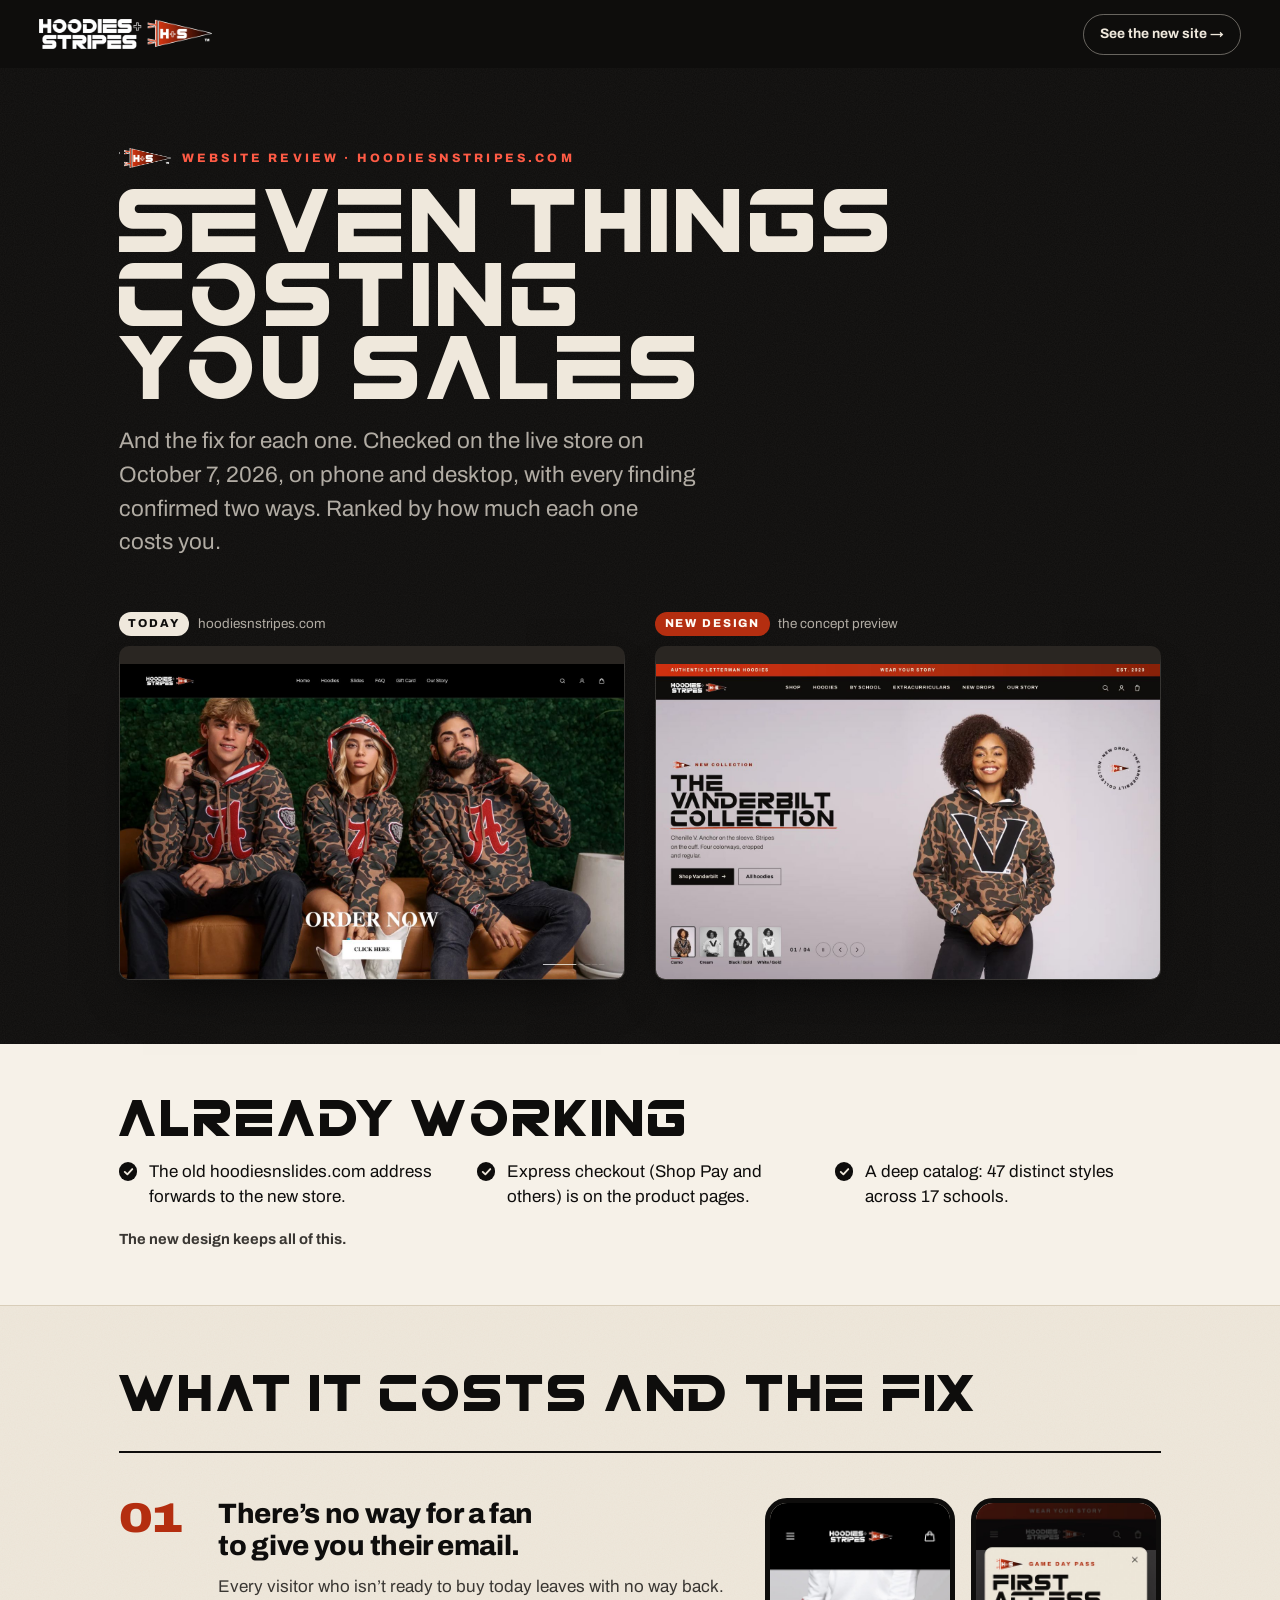
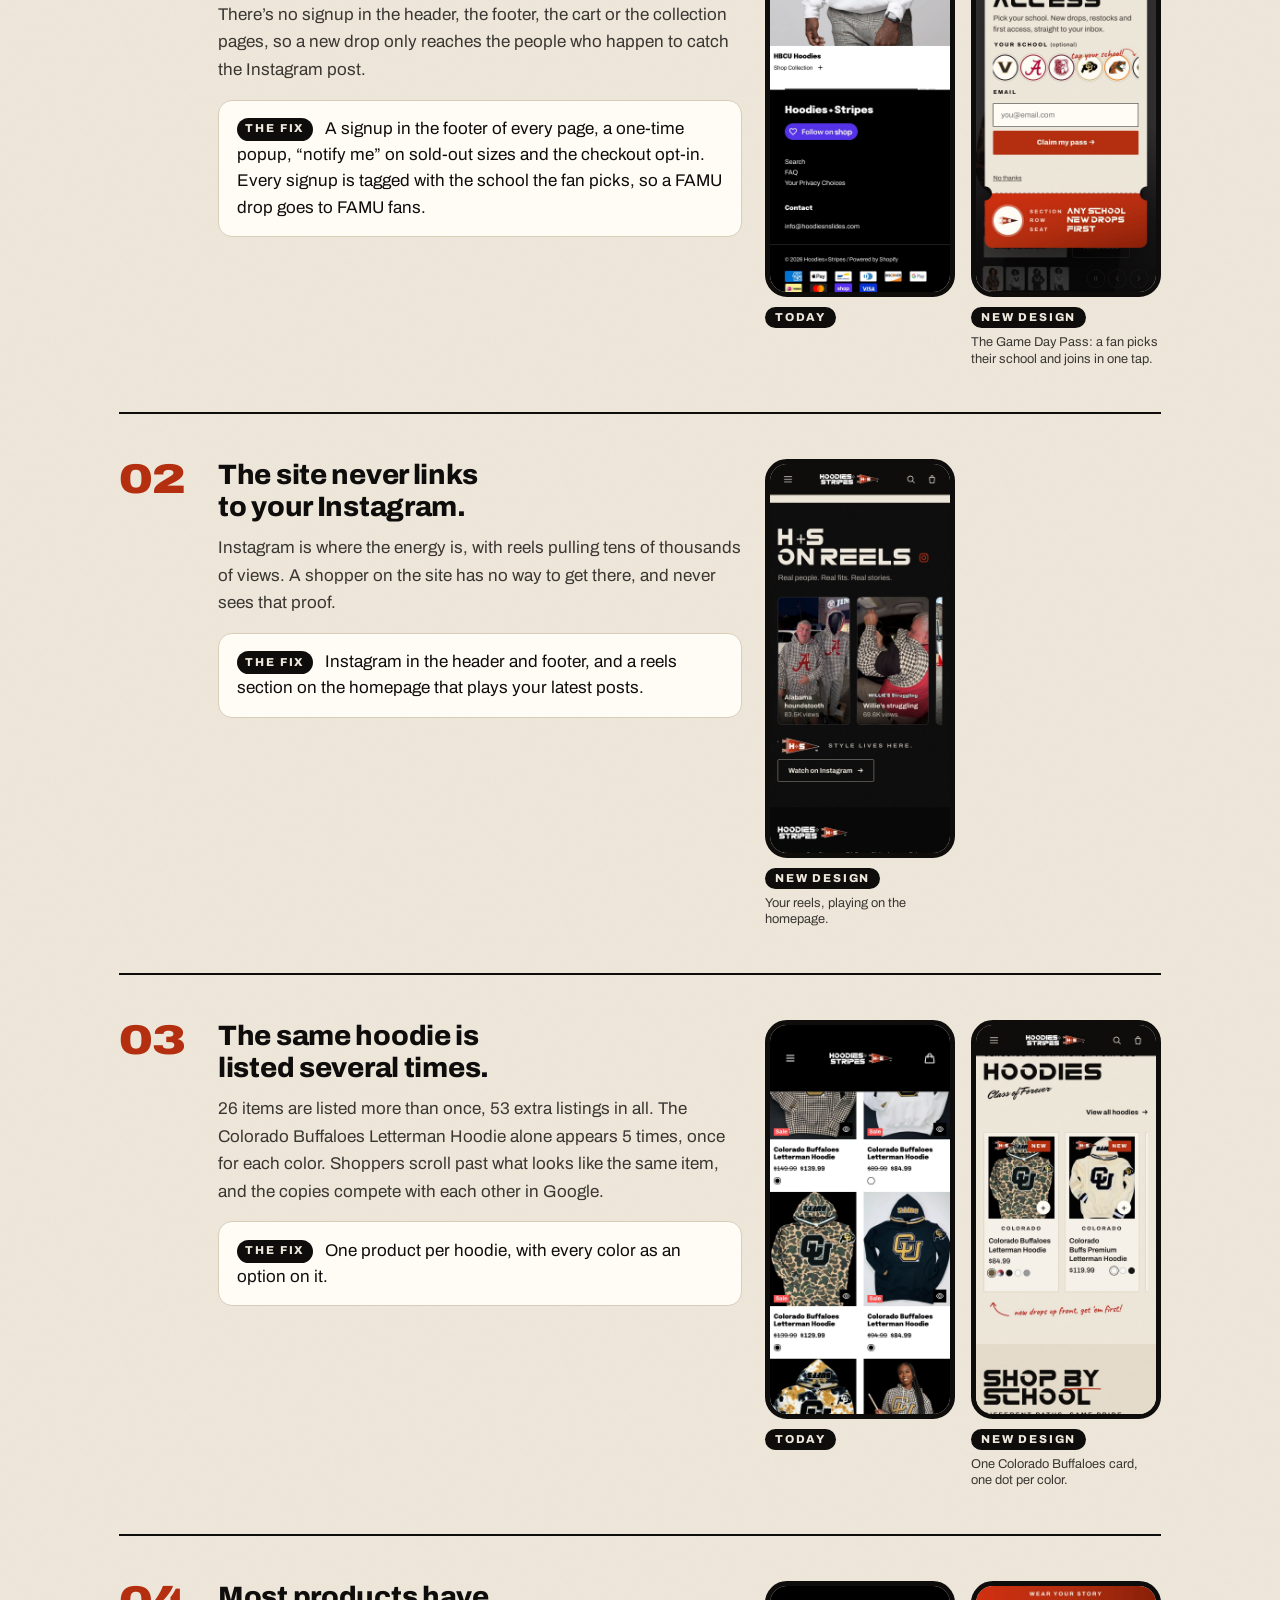
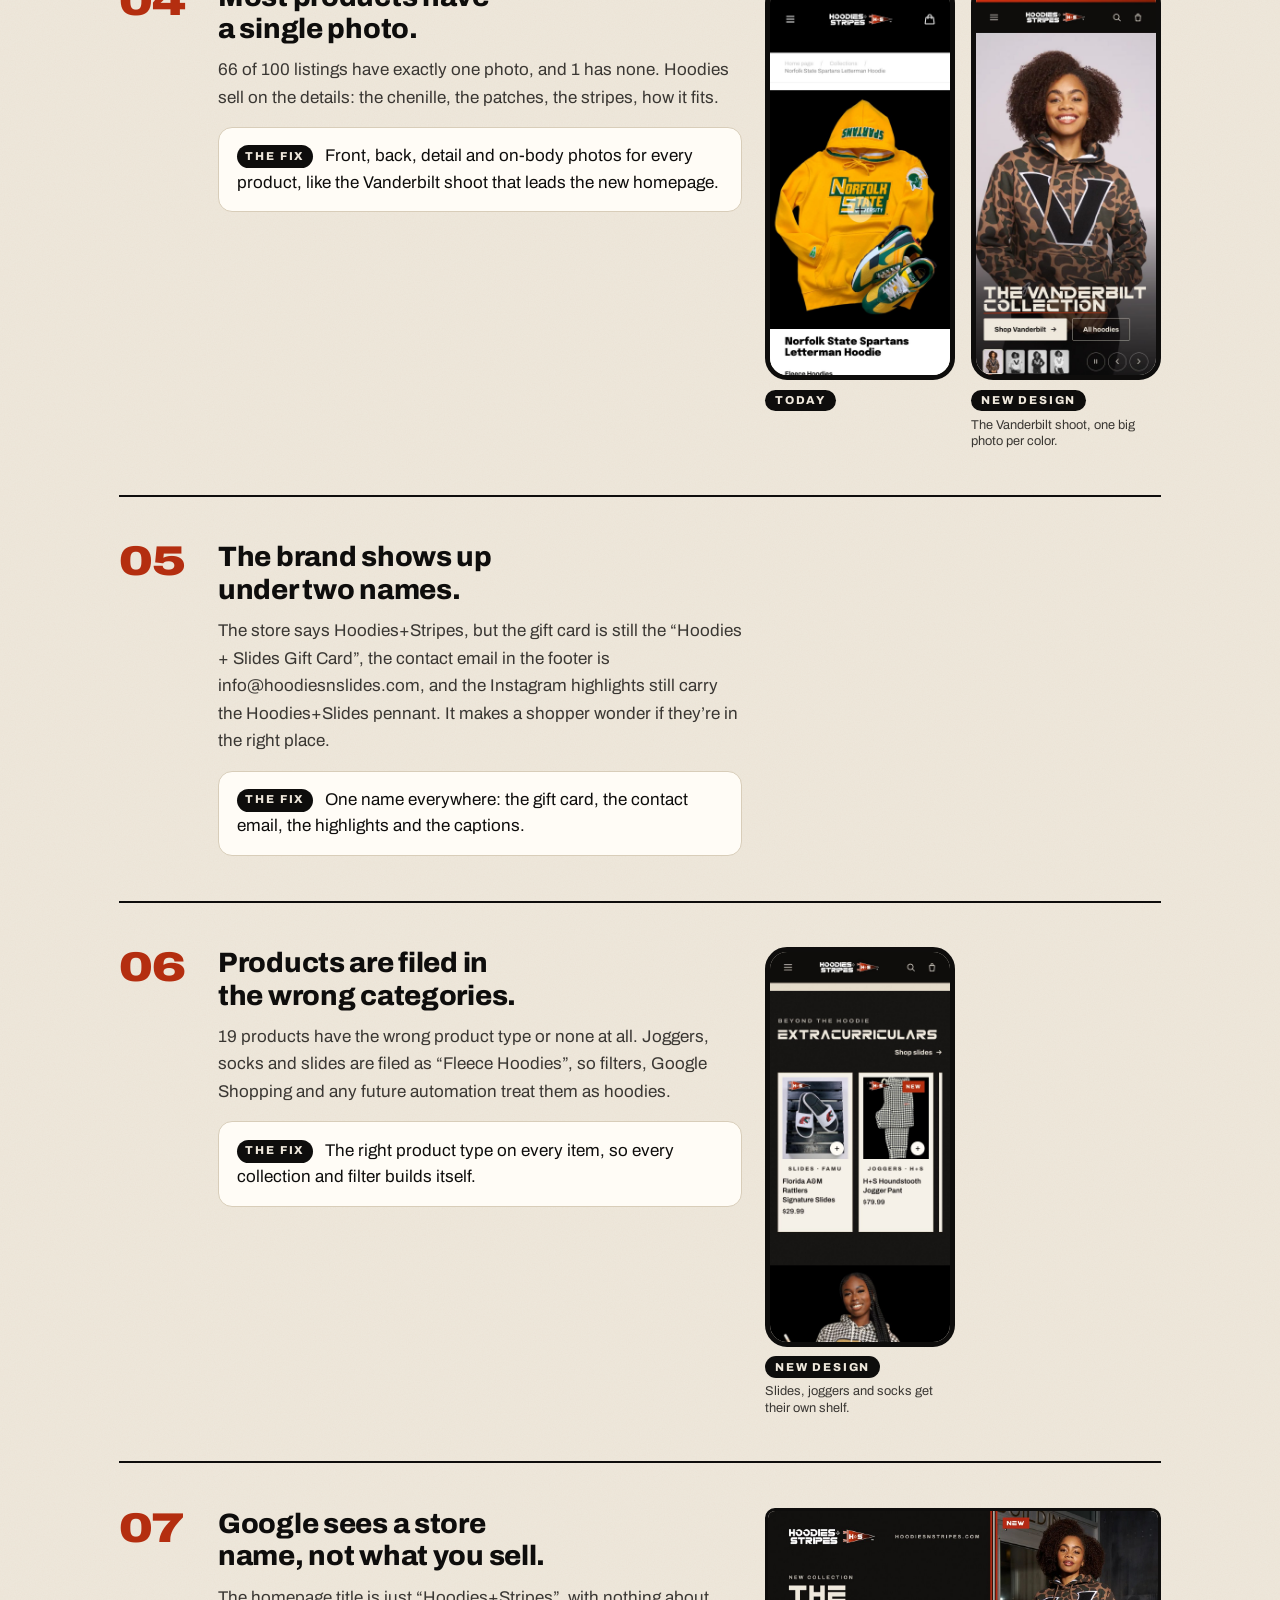
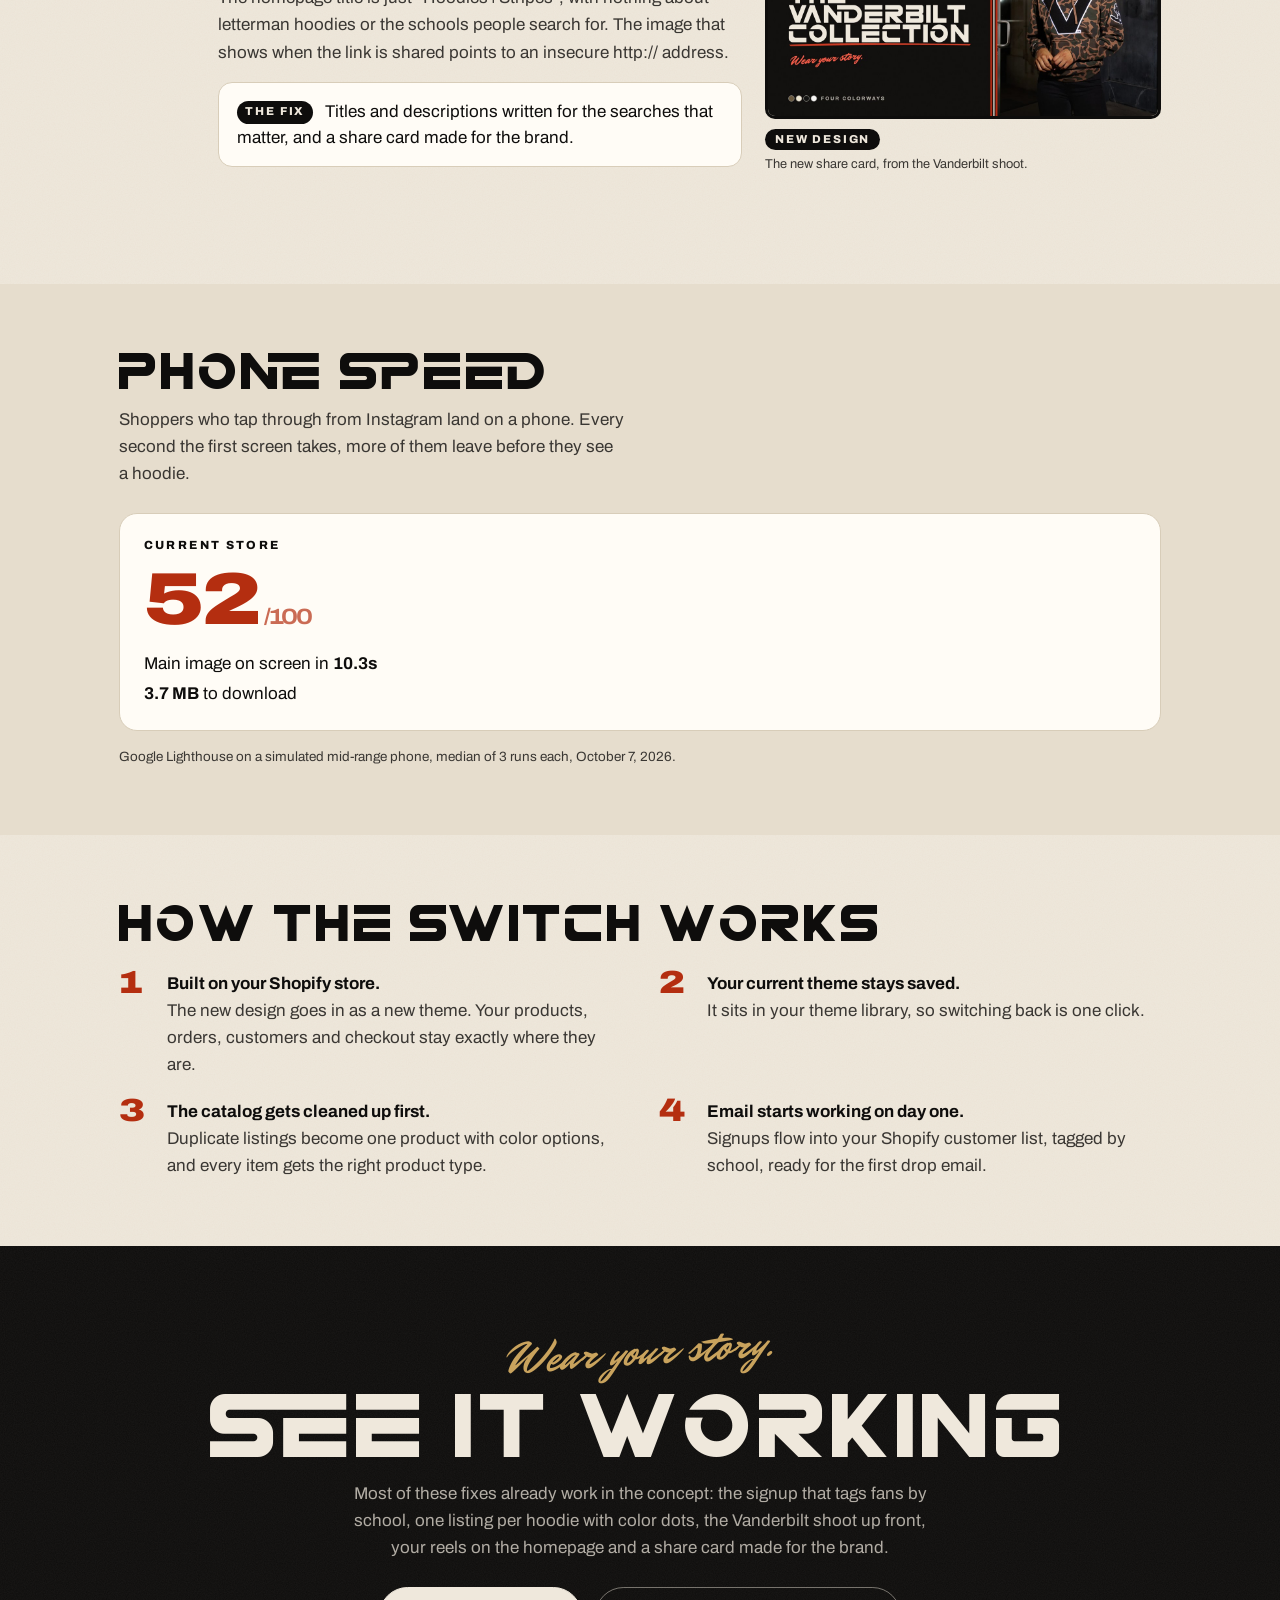
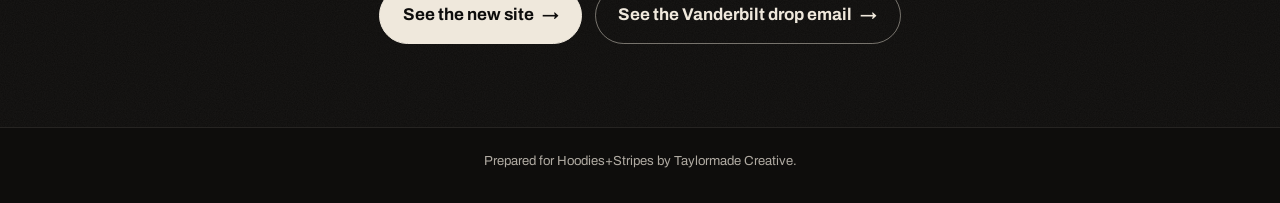
==== audit/index.html @ 29c869cf "Website review Co-Authored-By: Claude Opus 5.5 <noreply@anthropic.com>" ====
<!doctype html>
<html lang="en">
<head>
  <meta charset="utf-8">
  <meta name="viewport" content="width=device-width, initial-scale=1, viewport-fit=cover">
  <meta name="robots" content="noindex, nofollow">
  <title>Website Review | Hoodies+Stripes</title>
  <meta name="description" content="A review of hoodiesnstripes.com: what each issue costs in sales, the fix for each, and how the new design handles it.">
  <link rel="preconnect" href="https://fonts.googleapis.com">
  <link rel="preconnect" href="https://fonts.gstatic.com" crossorigin>
  <link rel="stylesheet" href="https://fonts.googleapis.com/css2?family=Archivo:wdth,wght@62..125,300..900&family=Mr+Dafoe&display=swap">
  <link rel="preload" href="../fonts/nd-logos.woff" as="font" type="font/woff" crossorigin>
  <link rel="stylesheet" href="../css/tokens.css">
  <link rel="stylesheet" href="../css/base.css">
  <link rel="stylesheet" href="../css/audit.css">
</head>
<body>
  <a class="skip" href="#findings-title">Skip to the findings</a>
  <header class="rv-top">
    <a class="rv-top__logo" href="../" aria-label="See the new Hoodies+Stripes design"><img src="../img/brand/hs-logo-white.webp" alt="Hoodies+Stripes" width="900" height="156"></a>
    <a class="rv-top__cta" href="../">See the new site <span aria-hidden="true">→</span></a>
  </header>

  <main>
    <section class="rv-hero" aria-labelledby="rv-title">
      <div class="rv-wrap">
        <p class="rv-eyebrow"><img src="../img/brand/hs-pennant.webp" alt="" width="400" height="152">Website review · hoodiesnstripes.com</p>
        <h1 id="rv-title" class="rv-display"><!-- build:count -->seven<!-- /build:count --> things costing you sales</h1>
        <p class="rv-lede">And the fix for each one. Checked on the live store on <!-- build:checked -->October 7, 2026<!-- /build:checked -->, on phone and desktop, with every finding confirmed two ways. Ranked by how much each one costs you.</p>
        <div class="rv-compare">
          <figure class="rv-browser">
            <figcaption><b>Today</b> hoodiesnstripes.com</figcaption>
            <img src="../img/audit/live-desk.jpg" alt="The current hoodiesnstripes.com homepage on a desktop" width="1440" height="900">
          </figure>
          <figure class="rv-browser rv-browser--new">
            <figcaption><b>New design</b> the concept preview</figcaption>
            <img src="../img/audit/concept-desk.jpg" alt="The new Hoodies+Stripes design: the Vanderbilt collection leads the homepage with all four colorways" width="1440" height="900">
          </figure>
        </div>
      </div>
    </section>

    <section class="rv-working" aria-labelledby="working-title">
      <div class="rv-wrap">
        <h2 id="working-title" class="rv-display rv-display--s">Already working</h2>
        <ul>
          <!-- build:working -->
<li>The old hoodiesnslides.com address forwards to the new store.</li>
<li>Express checkout (Shop Pay and others) is on the product pages.</li>
<li>A deep catalog: 47 distinct styles across 17 schools.</li>
<!-- /build:working -->
        </ul>
        <p class="rv-working__note">The new design keeps all of this.</p>
      </div>
    </section>

    <section class="rv-findings" aria-labelledby="findings-title">
      <div class="rv-wrap">
        <h2 id="findings-title" class="rv-display rv-display--s">What it costs and the fix</h2>
        <!-- build:findings -->
<article class="finding" data-evidence="no-email-capture">
  <p class="finding__n" aria-hidden="true">01</p>
  <div class="finding__body">
    <h3>There’s no way for a fan to give you their email.</h3>
    <p class="finding__cost">Every visitor who isn’t ready to buy today leaves with no way back. There’s no signup in the header, the footer, the cart or the collection pages, so a new drop only reaches the people who happen to catch the Instagram post.</p>
    <p class="finding__fix"><b>The fix</b> A signup in the footer of every page, a one-time popup, “notify me” on sold-out sizes and the checkout opt-in. Every signup is tagged with the school the fan picks, so a FAMU drop goes to FAMU fans.</p>
  </div>
  <div class="finding__pair"><figure class="shot shot--today"><img src="../img/audit/live-footer.jpg" alt="Screenshot of the live store on a phone: There’s no way for a fan to give you their email." width="780" height="1688" loading="lazy" decoding="async"><figcaption><b>Today</b></figcaption></figure><figure class="shot shot--new"><img src="../img/audit/concept-signup.jpg" alt="The new design: The Game Day Pass: a fan picks their school and joins in one tap." width="780" height="1688" loading="lazy" decoding="async"><figcaption><b>New design</b> The Game Day Pass: a fan picks their school and joins in one tap.</figcaption></figure></div>
</article>
<article class="finding" data-evidence="no-instagram-link">
  <p class="finding__n" aria-hidden="true">02</p>
  <div class="finding__body">
    <h3>The site never links to your Instagram.</h3>
    <p class="finding__cost">Instagram is where the energy is, with reels pulling tens of thousands of views. A shopper on the site has no way to get there, and never sees that proof.</p>
    <p class="finding__fix"><b>The fix</b> Instagram in the header and footer, and a reels section on the homepage that plays your latest posts.</p>
  </div>
  <div class="finding__pair"><figure class="shot shot--new"><img src="../img/audit/concept-reels.jpg" alt="The new design: Your reels, playing on the homepage." width="780" height="1688" loading="lazy" decoding="async"><figcaption><b>New design</b> Your reels, playing on the homepage.</figcaption></figure></div>
</article>
<article class="finding" data-evidence="duplicate-listings">
  <p class="finding__n" aria-hidden="true">03</p>
  <div class="finding__body">
    <h3>The same hoodie is listed several times.</h3>
    <p class="finding__cost">26 items are listed more than once, 53 extra listings in all. The Colorado Buffaloes Letterman Hoodie alone appears 5 times, once for each color. Shoppers scroll past what looks like the same item, and the copies compete with each other in Google.</p>
    <p class="finding__fix"><b>The fix</b> One product per hoodie, with every color as an option on it.</p>
  </div>
  <div class="finding__pair"><figure class="shot shot--today"><img src="../img/audit/dup-search.jpg" alt="Screenshot of the live store on a phone: The same hoodie is listed several times." width="780" height="1688" loading="lazy" decoding="async"><figcaption><b>Today</b></figcaption></figure><figure class="shot shot--new"><img src="../img/audit/concept-dots.jpg" alt="The new design: One Colorado Buffaloes card, one dot per color." width="780" height="1688" loading="lazy" decoding="async"><figcaption><b>New design</b> One Colorado Buffaloes card, one dot per color.</figcaption></figure></div>
</article>
<article class="finding" data-evidence="thin-photos">
  <p class="finding__n" aria-hidden="true">04</p>
  <div class="finding__body">
    <h3>Most products have a single photo.</h3>
    <p class="finding__cost">66 of 100 listings have exactly one photo, and 1 has none. Hoodies sell on the details: the chenille, the patches, the stripes, how it fits.</p>
    <p class="finding__fix"><b>The fix</b> Front, back, detail and on-body photos for every product, like the Vanderbilt shoot that leads the new homepage.</p>
  </div>
  <div class="finding__pair"><figure class="shot shot--today"><img src="../img/audit/thin-photos.jpg" alt="Screenshot of the live store on a phone: Most products have a single photo." width="780" height="1688" loading="lazy" decoding="async"><figcaption><b>Today</b></figcaption></figure><figure class="shot shot--new"><img src="../img/audit/concept-home.jpg" alt="The new design: The Vanderbilt shoot, one big photo per color." width="780" height="1688" loading="lazy" decoding="async"><figcaption><b>New design</b> The Vanderbilt shoot, one big photo per color.</figcaption></figure></div>
</article>
<article class="finding finding--text" data-evidence="brand-name-split">
  <p class="finding__n" aria-hidden="true">05</p>
  <div class="finding__body">
    <h3>The brand shows up under two names.</h3>
    <p class="finding__cost">The store says Hoodies+Stripes, but the gift card is still the “Hoodies + Slides Gift Card”, the contact email in the footer is info@hoodiesnslides.com, and the Instagram highlights still carry the Hoodies+Slides pennant. It makes a shopper wonder if they’re in the right place.</p>
    <p class="finding__fix"><b>The fix</b> One name everywhere: the gift card, the contact email, the highlights and the captions.</p>
  </div>
  
</article>
<article class="finding" data-evidence="mistyped-products">
  <p class="finding__n" aria-hidden="true">06</p>
  <div class="finding__body">
    <h3>Products are filed in the wrong categories.</h3>
    <p class="finding__cost">19 products have the wrong product type or none at all. Joggers, socks and slides are filed as “Fleece Hoodies”, so filters, Google Shopping and any future automation treat them as hoodies.</p>
    <p class="finding__fix"><b>The fix</b> The right product type on every item, so every collection and filter builds itself.</p>
  </div>
  <div class="finding__pair"><figure class="shot shot--new"><img src="../img/audit/concept-extras.jpg" alt="The new design: Slides, joggers and socks get their own shelf." width="780" height="1688" loading="lazy" decoding="async"><figcaption><b>New design</b> Slides, joggers and socks get their own shelf.</figcaption></figure></div>
</article>
<article class="finding" data-evidence="search-basics">
  <p class="finding__n" aria-hidden="true">07</p>
  <div class="finding__body">
    <h3>Google sees a store name, not what you sell.</h3>
    <p class="finding__cost">The homepage title is just “Hoodies+Stripes”, with nothing about letterman hoodies or the schools people search for. The image that shows when the link is shared points to an insecure http:// address.</p>
    <p class="finding__fix"><b>The fix</b> Titles and descriptions written for the searches that matter, and a share card made for the brand.</p>
  </div>
  <div class="finding__pair"><figure class="shot shot--new shot--wide"><img src="../img/audit/concept-share.jpg" alt="The new design: The new share card, from the Vanderbilt shoot." width="1200" height="630" loading="lazy" decoding="async"><figcaption><b>New design</b> The new share card, from the Vanderbilt shoot.</figcaption></figure></div>
</article>
<!-- /build:findings -->
      </div>
    </section>

    <section class="rv-speed" aria-labelledby="speed-title">
      <div class="rv-wrap">
        <h2 id="speed-title" class="rv-display rv-display--s">Phone speed</h2>
        <p class="rv-speed__lede">Shoppers who tap through from Instagram land on a phone. Every second the first screen takes, more of them leave before they see a hoodie.</p>
        <!-- build:speed -->
<div class="speed"><div class="speed__col speed__col--live"><p class="speed__label">Current store</p><p class="speed__score">52<small>/100</small></p>
  <ul><li>Main image on screen in <b>10.3s</b></li><li><b>3.7 MB</b> to download</li></ul></div></div>
<p class="speed__note">Google Lighthouse on a simulated mid-range phone, median of 3 runs each, October 7, 2026.</p>
<!-- /build:speed -->
      </div>
    </section>

    <section class="rv-switch" aria-labelledby="switch-title">
      <div class="rv-wrap">
        <h2 id="switch-title" class="rv-display rv-display--s">How the switch works</h2>
        <ol class="rv-steps">
          <li><b>Built on your Shopify store.</b> The new design goes in as a new theme. Your products, orders, customers and checkout stay exactly where they are.</li>
          <li><b>Your current theme stays saved.</b> It sits in your theme library, so switching back is one click.</li>
          <li><b>The catalog gets cleaned up first.</b> Duplicate listings become one product with color options, and every item gets the right product type.</li>
          <li><b>Email starts working on day one.</b> Signups flow into your Shopify customer list, tagged by school, ready for the first drop email.</li>
        </ol>
      </div>
    </section>

    <section class="rv-close" aria-labelledby="close-title">
      <div class="rv-wrap">
        <p class="rv-script" aria-hidden="true">Wear your story.</p>
        <h2 id="close-title" class="rv-display">See it working</h2>
        <p>Most of these fixes already work in the concept: the signup that tags fans by school, one listing per hoodie with color dots, the Vanderbilt shoot up front, your reels on the homepage and a share card made for the brand.</p>
        <p class="rv-print-only rv-close__url">See it live: <a href="https://taylormadecreative.github.io/hoodiesnstripes-preview/">taylormadecreative.github.io/hoodiesnstripes-preview</a></p>
        <div class="rv-close__ctas">
          <a class="rv-btn rv-btn--solid" href="../">See the new site <span aria-hidden="true">→</span></a>
          <a class="rv-btn" href="../emails/vanderbilt-drop.html">See the Vanderbilt drop email <span aria-hidden="true">→</span></a>
        </div>
      </div>
    </section>
  </main>

  <footer class="rv-foot">
    <p>Prepared for Hoodies+Stripes by Taylormade Creative.</p>
  </footer>
</body>
</html>
---- css/tokens.css ----
/* ND Logos by AimCreative = the face of the Hoodies+Stripes logo (identified 10/6).
   Demo file from dafont, used by Nelson's call (10/6). The demo has A-Z, a-z, 0-9 but
   almost no punctuation, so . + ' and friends fall back to Archivo. */
@font-face { font-family: "ND Logos"; src: url("../fonts/nd-logos.woff") format("woff"); font-display: swap; }

:root {
  --ink: #0e0d0c;
  --ink-2: #3a3733;
  --night: #121110;
  --cream: #efe8dc;
  --cream-2: #e6ddcd;
  --card: #f6f1e8;
  --paper: var(--cream);
  --paper-2: var(--cream-2);
  --white: #fffcf6;
  --line: rgba(14, 13, 12, 0.12);
  --line-2: #d8cdb9;
  --hs-red: #b42e10;  /* sampled from the logo pennant (average of its sweep) */
  --hs-red-deep: #8a2008;
  --vandy-gold: #c9a35d; /* Vanderbilt campaign only, never the site theme */
  --on-dark: #efe8dc;
  --on-dark-2: rgba(239, 232, 220, 0.72);
  --pen: #b8231a;      /* red ink: yearbook notes on cream (4.7:1 on the darker cream) */
  --gel: #ff5b45;      /* brighter red ink: yearbook notes on dark */

  /* school theme: set per school on the tile / shop results only */
  --school-primary: var(--ink);
  --school-secondary: var(--hs-red);
  --school-on-primary: var(--white);
  --school-on-secondary: var(--white);

  --font: "Archivo", ui-sans-serif, system-ui, -apple-system, "Segoe UI", sans-serif;
  --brand: "ND Logos", "Archivo", ui-sans-serif, sans-serif; /* the H+S logo face: big headings only */
  --script: "Mr Dafoe", "Brush Script MT", cursive;
  --hand: "Caveat", "Bradley Hand", cursive;

  --step--1: clamp(0.8rem, 0.78rem + 0.1vw, 0.875rem);
  --step-0: clamp(1rem, 0.96rem + 0.2vw, 1.0625rem);
  --step-1: clamp(1.15rem, 1.05rem + 0.5vw, 1.4rem);
  --step-2: clamp(1.6rem, 1.3rem + 1.4vw, 2.4rem);
  --step-3: clamp(2.6rem, 1.8rem + 3.6vw, 5.4rem);
  --step-4: clamp(3.6rem, 2rem + 6vw, 7.8rem);

  --space-2xs: 0.375rem;
  --space-xs: 0.625rem;
  --space-s: 1rem;
  --space-m: 1.5rem;
  --space-l: 2.5rem;
  --space-xl: clamp(3.5rem, 2.5rem + 4vw, 6rem);

  --radius: 999px;
  --ease-out: cubic-bezier(0.22, 1, 0.36, 1);
  --gutter: clamp(1rem, 0.5rem + 2.4vw, 3rem);
  --max: 1360px;
  --grain: url("data:image/svg+xml,%3Csvg xmlns='http://www.w3.org/2000/svg' width='220' height='220'%3E%3Cfilter id='n'%3E%3CfeTurbulence type='fractalNoise' baseFrequency='.85' numOctaves='3' stitchTiles='stitch'/%3E%3CfeColorMatrix values='0 0 0 0 .35 0 0 0 0 .28 0 0 0 0 .18 0 0 0 .06 0'/%3E%3C/filter%3E%3Crect width='100%25' height='100%25' filter='url(%23n)'/%3E%3C/svg%3E");
  --grain-dark: url("data:image/svg+xml,%3Csvg xmlns='http://www.w3.org/2000/svg' width='220' height='220'%3E%3Cfilter id='n'%3E%3CfeTurbulence type='fractalNoise' baseFrequency='.9' numOctaves='3' stitchTiles='stitch'/%3E%3CfeColorMatrix values='0 0 0 0 1 0 0 0 0 .95 0 0 0 0 .9 0 0 0 .045 0'/%3E%3C/filter%3E%3Crect width='100%25' height='100%25' filter='url(%23n)'/%3E%3C/svg%3E");
}
---- css/base.css ----
*, *::before, *::after { box-sizing: border-box; }
html, body { overflow-x: clip; }
html { -webkit-text-size-adjust: 100%; }
@media (prefers-reduced-motion: reduce) { *, *::before, *::after { animation-duration: 0.01ms !important; transition-duration: 0.01ms !important; } }
body { margin: 0; background: var(--cream); color: var(--ink); font-family: var(--font); font-size: var(--step-0); line-height: 1.55; font-variation-settings: "wdth" 100; -webkit-font-smoothing: antialiased; }
img, video { display: block; max-width: 100%; height: auto; }
a { color: inherit; }
h1, h2, h3, p, figure, ul { margin: 0; }
h1, h2, h3 { line-height: 0.95; font-weight: 900; text-wrap: balance; }
p { text-wrap: pretty; }
button, input, select { font: inherit; }
:focus-visible { outline: 3px solid var(--hs-red); outline-offset: 3px; }
.visually-hidden { position: absolute !important; width: 1px; height: 1px; overflow: hidden; clip: rect(0 0 0 0); white-space: nowrap; }
.skip { position: absolute; left: var(--gutter); top: -4rem; z-index: 100; background: var(--ink); color: var(--cream); padding: var(--space-xs) var(--space-s); }
.skip:focus { top: var(--space-s); }
---- css/audit.css ----
/* Website review: the concept's look (ND Logos headings, Archivo text, cream + ink + pennant red) */
@font-face { font-family: "ND Logos"; src: url("../fonts/nd-logos.woff") format("woff"); font-display: swap; }

body { background: var(--cream) var(--grain); }
.rv-wrap { max-width: 1120px; margin-inline: auto; padding-inline: var(--gutter); }
.rv-display { font-family: var(--brand); font-weight: 400; font-synthesis: none; text-transform: uppercase; line-height: 1.04; letter-spacing: 0; word-spacing: .12em; font-size: clamp(2.1rem, 1rem + 4.6vw, 4.4rem); text-wrap: balance; }
.rv-display--s { font-size: clamp(1.5rem, .95rem + 2.3vw, 2.5rem); }

/* top bar */
.rv-top { display: flex; align-items: center; justify-content: space-between; gap: 1rem; padding: .85rem var(--gutter); background: var(--ink); color: var(--on-dark); }
.rv-top__logo img { width: auto; height: 30px; }
.rv-top__cta { padding: .55rem 1rem; border: 1px solid rgba(239, 232, 220, .4); border-radius: var(--radius); font-size: .86rem; font-weight: 700; text-decoration: none; white-space: nowrap; }
.rv-top__cta:hover { background: var(--on-dark); color: var(--ink); }

/* hero: the claim, then today next to the new design */
.rv-hero { padding-block: clamp(2.6rem, 1.8rem + 4vw, 5rem) clamp(2.4rem, 1.6rem + 3vw, 4.2rem); background: var(--ink) var(--grain-dark); color: var(--on-dark); }
.rv-eyebrow { display: flex; align-items: center; gap: .7rem; margin-bottom: 1.1rem; font-size: .76rem; font-weight: 800; letter-spacing: .26em; text-transform: uppercase; color: var(--gel); }
.rv-eyebrow img { width: 52px; height: auto; }
.rv-hero h1 { max-width: 15ch; }
.rv-lede { max-width: 46ch; margin-top: 1.2rem; font-size: var(--step-1); line-height: 1.5; color: var(--on-dark-2); }
.rv-compare { display: grid; gap: clamp(1rem, .6rem + 1.6vw, 2rem); margin-top: clamp(2rem, 1.4rem + 2.4vw, 3.4rem); }
@media (min-width: 760px) { .rv-compare { grid-template-columns: 1fr 1fr; } }
.rv-browser { margin: 0; }
.rv-browser figcaption, .shot figcaption { display: flex; align-items: center; gap: .55rem; margin-bottom: .6rem; font-size: .84rem; color: var(--on-dark-2); }
.rv-browser figcaption b, .shot figcaption b { padding: .2rem .6rem; border-radius: var(--radius); background: var(--on-dark); color: var(--ink); font-size: .72rem; font-weight: 800; letter-spacing: .16em; text-transform: uppercase; white-space: nowrap; }
.rv-browser--new figcaption b, .shot--new figcaption b { background: var(--hs-red); color: var(--white); }
.rv-browser img { width: 100%; border: 1px solid rgba(239, 232, 220, .16); border-top: 18px solid #2a2622; border-radius: 10px; box-shadow: 0 24px 50px -24px rgba(0, 0, 0, .7); }

/* already working */
.rv-working { padding-block: clamp(2.2rem, 1.6rem + 2.4vw, 3.4rem); background: var(--card); border-bottom: 1px solid var(--line-2); }
.rv-working ul { display: grid; gap: .8rem 2rem; margin: 1.2rem 0 0; padding: 0; list-style: none; }
@media (min-width: 860px) { .rv-working ul { grid-template-columns: repeat(3, 1fr); } }
.rv-working li { position: relative; padding-left: 1.9rem; line-height: 1.5; }
.rv-working li::before { content: ""; position: absolute; left: 0; top: .2rem; width: 1.15rem; height: 1.15rem; border-radius: 50%; background: var(--ink) url("data:image/svg+xml,%3Csvg xmlns='http://www.w3.org/2000/svg' viewBox='0 0 16 16'%3E%3Cpath d='M4 8.4 6.8 11 12 5.4' fill='none' stroke='%23efe8dc' stroke-width='2' stroke-linecap='round' stroke-linejoin='round'/%3E%3C/svg%3E") center / 80% no-repeat; }
.rv-working__note { margin-top: 1.1rem; font-size: .92rem; font-weight: 700; color: var(--ink-2); }

/* findings */
.rv-findings { padding-block: clamp(2.6rem, 1.8rem + 3vw, 4.4rem); }
.rv-findings h2 { margin-bottom: clamp(1.4rem, 1rem + 1.6vw, 2.4rem); }
.finding { display: grid; grid-template-columns: 3.4rem minmax(0, 1fr); gap: 1.2rem 1.2rem; padding-block: clamp(1.8rem, 1.3rem + 2vw, 2.8rem); border-top: 2px solid var(--ink); }
.finding__n { font-family: var(--font); font-weight: 900; font-variation-settings: "wdth" 125; font-size: 2rem; line-height: 1; letter-spacing: -.02em; color: var(--hs-red); }
.finding h3 { max-width: 26ch; margin-bottom: .7rem; font-size: clamp(1.3rem, 1.05rem + 1vw, 1.75rem); font-weight: 800; line-height: 1.15; letter-spacing: -.01em; }
.finding__cost { max-width: 60ch; color: var(--ink-2); line-height: 1.62; }
.finding__fix { max-width: 60ch; margin-top: 1rem; padding: .95rem 1.1rem; border-radius: 14px; background: var(--white); border: 1px solid var(--line-2); line-height: 1.55; }
.finding__fix b { display: inline-block; margin-right: .5rem; padding: .16rem .55rem; border-radius: var(--radius); background: var(--ink); color: var(--on-dark); font-size: .72rem; font-weight: 800; letter-spacing: .16em; text-transform: uppercase; vertical-align: .12em; }
.finding__pair { grid-column: 1 / -1; display: grid; grid-template-columns: repeat(2, minmax(0, 190px)); gap: 1rem; justify-content: start; }
.shot { margin: 0; }
.shot figcaption { margin: .6rem 0 0; color: var(--ink-2); font-size: .8rem; line-height: 1.3; align-items: flex-start; flex-direction: column; gap: .35rem; }
.shot figcaption b { background: var(--ink); color: var(--on-dark); }
.shot img { width: 100%; border: 5px solid var(--ink); border-radius: 22px; background: var(--ink); }
.shot--wide { grid-column: span 2; }
.shot--wide img { border-width: 3px; border-radius: 10px; }
@media (min-width: 960px) {
  .finding { grid-template-columns: 5rem minmax(0, 1fr) 400px; align-items: start; }
  .finding__n { font-size: 2.6rem; }
  .finding__pair { grid-column: auto; justify-content: end; }
}

/* phone speed */
.rv-speed { padding-block: clamp(2.6rem, 1.8rem + 3vw, 4.2rem); background: var(--cream-2); }
.rv-speed__lede { max-width: 56ch; margin-top: .8rem; line-height: 1.6; color: var(--ink-2); }
.speed { display: grid; gap: 1rem; margin-top: 1.6rem; }
@media (min-width: 700px) { .speed { grid-template-columns: repeat(auto-fit, minmax(0, 1fr)); } }
.speed__col { padding: 1.4rem 1.5rem 1.5rem; border-radius: 18px; background: var(--white); border: 1px solid var(--line-2); }
.speed__col--new { background: var(--ink); color: var(--on-dark); border-color: var(--ink); }
.speed__label { font-size: .74rem; font-weight: 800; letter-spacing: .2em; text-transform: uppercase; }
.speed__score { margin-block: .5rem .9rem; font-family: var(--font); font-weight: 900; font-variation-settings: "wdth" 125; font-size: clamp(3rem, 2rem + 4vw, 4.6rem); line-height: 1; letter-spacing: -.03em; }
.speed__score small { font-family: var(--font); font-size: .3em; font-weight: 700; margin-left: .2em; opacity: .7; }
.speed__col--live .speed__score { color: var(--hs-red); }
.speed__col ul { display: grid; gap: .3rem; margin: 0; padding: 0; list-style: none; line-height: 1.5; }
.speed__note { max-width: 70ch; margin-top: 1rem; font-size: .84rem; line-height: 1.55; color: var(--ink-2); }

/* how the switch works */
.rv-switch { padding-block: clamp(2.6rem, 1.8rem + 3vw, 4.2rem); }
.rv-steps { display: grid; gap: 1.2rem 2.4rem; margin: 1.6rem 0 0; padding: 0; list-style: none; counter-reset: step; }
@media (min-width: 760px) { .rv-steps { grid-template-columns: 1fr 1fr; } }
.rv-steps li { position: relative; padding-left: 3rem; line-height: 1.6; color: var(--ink-2); counter-increment: step; }
.rv-steps li::before { content: counter(step); position: absolute; left: 0; top: -.2rem; font-family: var(--font); font-weight: 900; font-variation-settings: "wdth" 125; font-size: 2rem; line-height: 1; color: var(--hs-red); }
.rv-steps b { display: block; color: var(--ink); }

/* close */
.rv-close { padding-block: clamp(3rem, 2rem + 4vw, 5.4rem); background: var(--ink) var(--grain-dark); color: var(--on-dark); text-align: center; }
.rv-close .rv-wrap { display: grid; justify-items: center; gap: 1rem; }
.rv-script { font-family: var(--script); font-size: clamp(2rem, 1.5rem + 2vw, 2.8rem); line-height: 1; color: var(--vandy-gold); transform: rotate(-4deg); }
.rv-close p:not(.rv-script) { max-width: 58ch; line-height: 1.6; color: var(--on-dark-2); }
.rv-close__ctas { display: flex; flex-wrap: wrap; justify-content: center; gap: .8rem; margin-top: .6rem; }
.rv-btn { display: inline-flex; align-items: center; gap: .5rem; padding: .9rem 1.4rem; border: 1px solid rgba(239, 232, 220, .45); border-radius: var(--radius); font-weight: 700; text-decoration: none; }
.rv-btn--solid { background: var(--on-dark); color: var(--ink); border-color: var(--on-dark); }
.rv-btn:hover { background: var(--hs-red); border-color: var(--hs-red); color: var(--white); }
.rv-foot { padding: 1.4rem var(--gutter) 2rem; background: var(--ink); color: var(--on-dark-2); font-size: .82rem; text-align: center; border-top: 1px solid rgba(239, 232, 220, .1); }

/* the PDF: same page on Letter; light sections print on white, the dark bands become panels */
.rv-print-only { display: none; }
@media print {
  @page { size: Letter; margin: 11mm 12mm; }
  html, body { -webkit-print-color-adjust: exact; print-color-adjust: exact; }
  body { background: #fff; font-size: 10.5pt; }
  .skip, .rv-top__cta, .rv-close__ctas { display: none !important; }
  .rv-print-only { display: block; }
  .rv-wrap { max-width: none; padding-inline: 0; }
  .rv-top { padding: 4mm 7mm 0; border-radius: 4mm 4mm 0 0; }
  .rv-hero { padding: 7mm 7mm 8mm; border-radius: 0 0 4mm 4mm; }
  .rv-close { padding: 9mm 7mm; border-radius: 4mm; margin-top: 4mm; }
  .rv-foot { background: none; color: var(--ink-2); border: 0; padding: 4mm 0 0; }
  .rv-working, .rv-findings, .rv-speed, .rv-switch { background: none; border: 0; padding-block: 6mm; }
  .rv-display { font-size: 30pt; }
  .rv-display--s { font-size: 17pt; }
  .rv-lede { font-size: 11pt; }
  .rv-compare { grid-template-columns: 1fr 1fr; margin-top: 6mm; }
  .rv-working ul { grid-template-columns: repeat(3, 1fr); }
  .rv-findings h2 { break-before: page; }
  .finding { break-inside: avoid; grid-template-columns: 13mm minmax(0, 1fr) 70mm; padding-block: 6mm; }
  .finding__n { font-size: 20pt; }
  .finding__pair { grid-column: auto; grid-template-columns: repeat(2, minmax(0, 1fr)); }
  .finding h3 { font-size: 13.5pt; }
  .shot img { border-width: 3px; border-radius: 12px; }
  .speed { grid-template-columns: 1fr 1fr; }
  .speed__col, .rv-steps li, .rv-close, .rv-speed, .rv-switch { break-inside: avoid; }
  .rv-steps { grid-template-columns: 1fr 1fr; }
  .rv-close__url a { color: var(--on-dark); font-weight: 700; }
  a { text-decoration: none; }
}
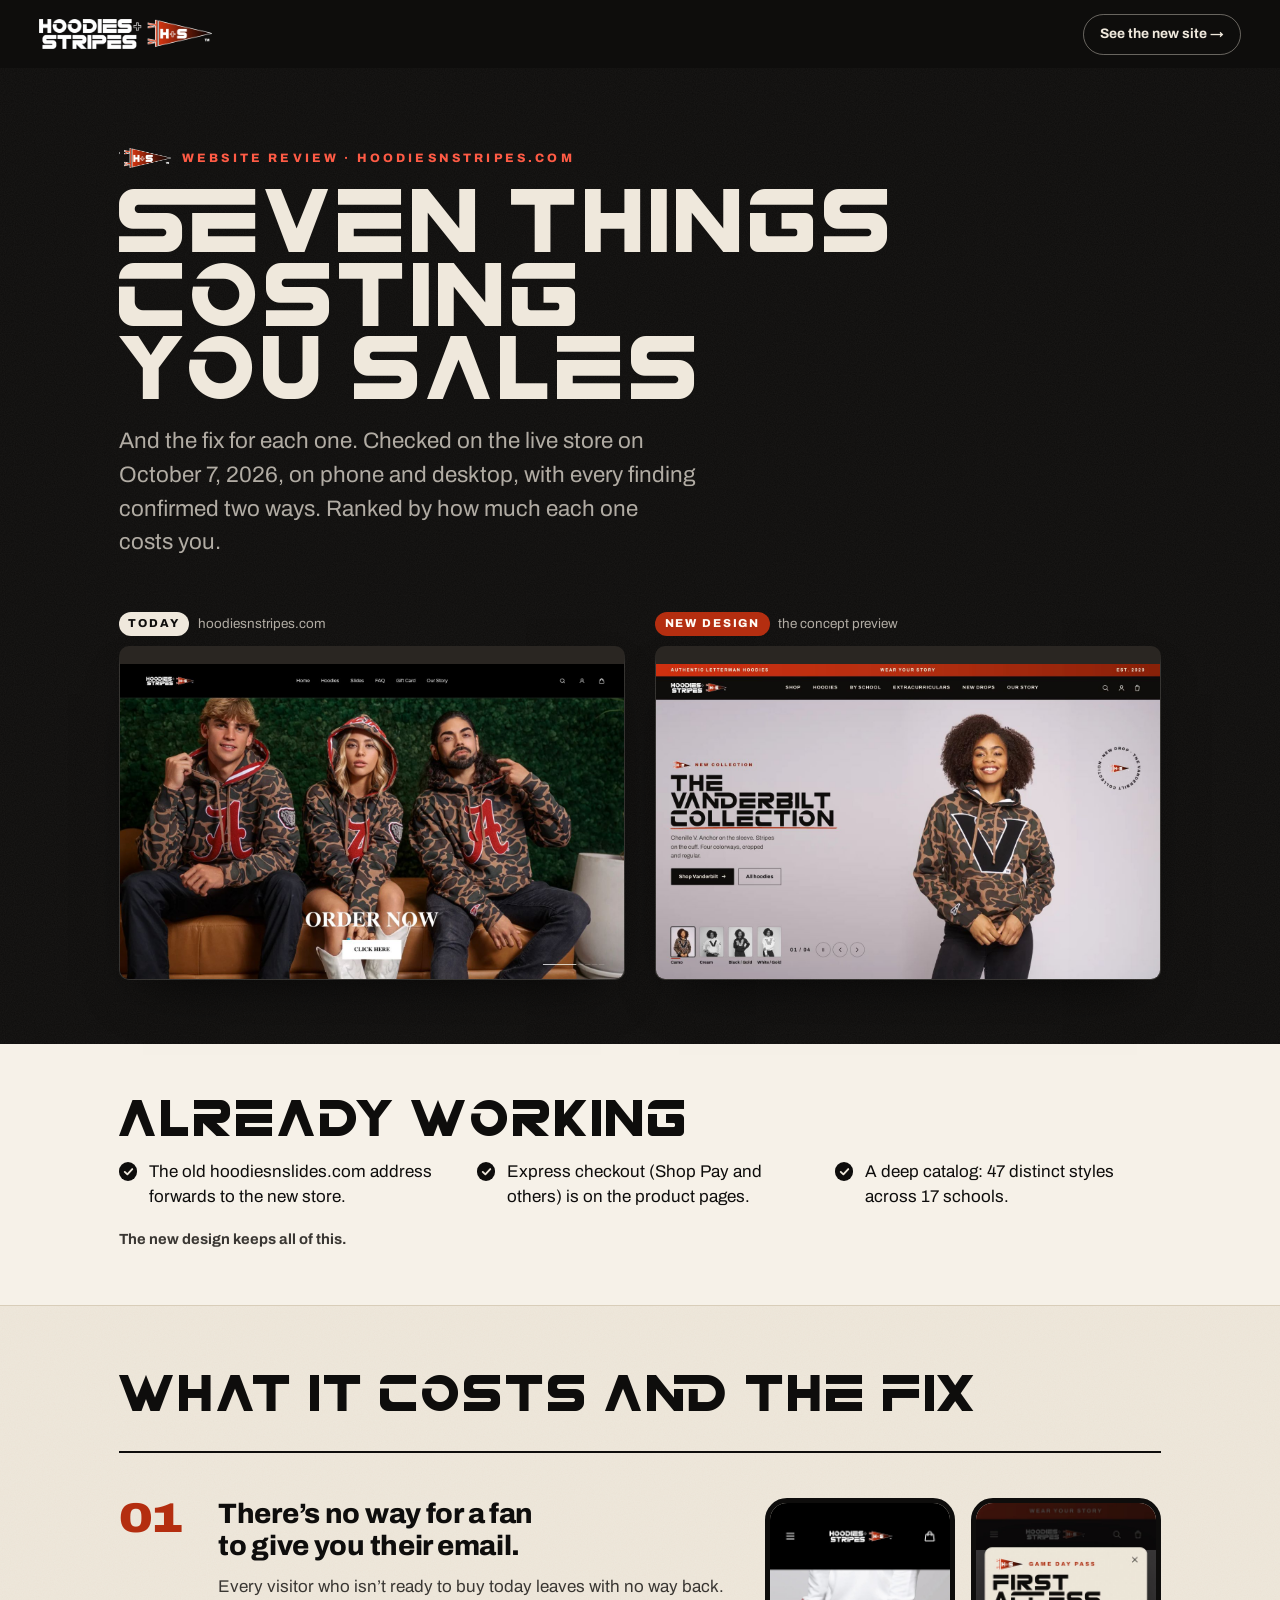
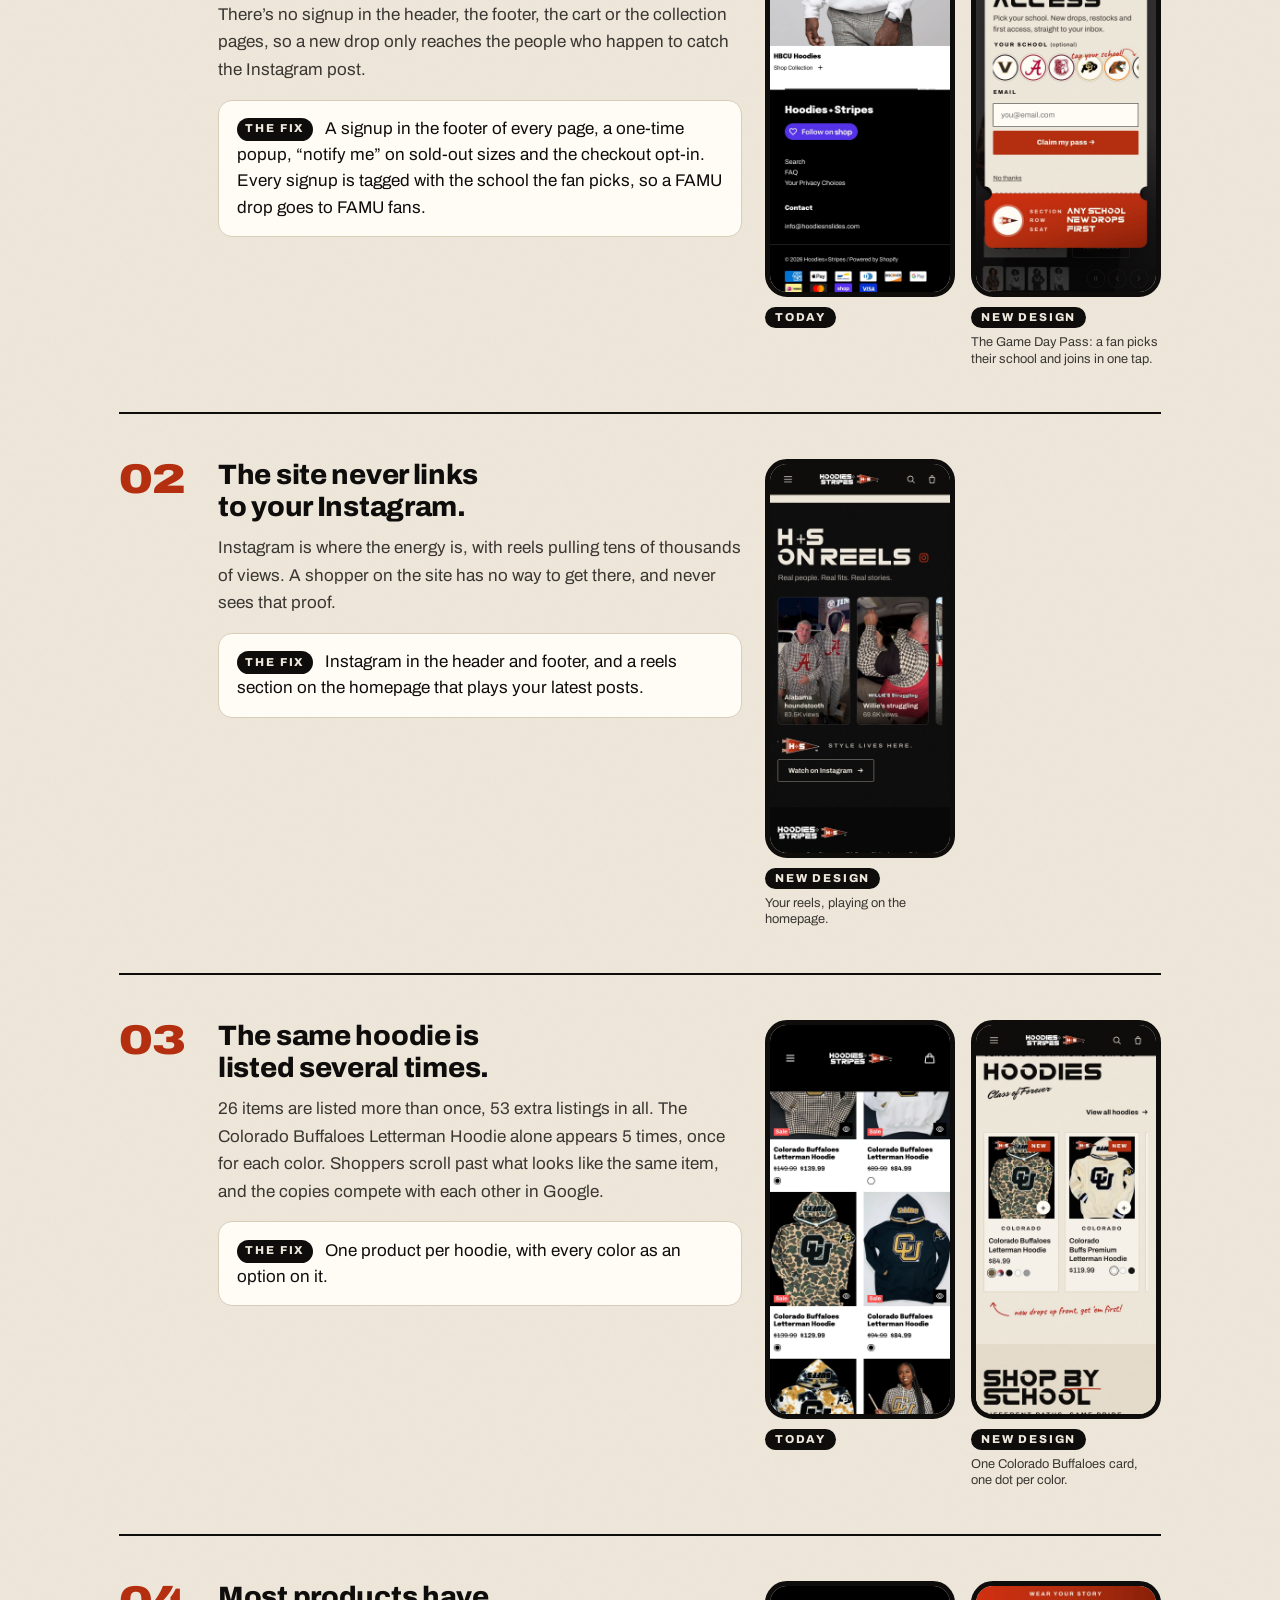
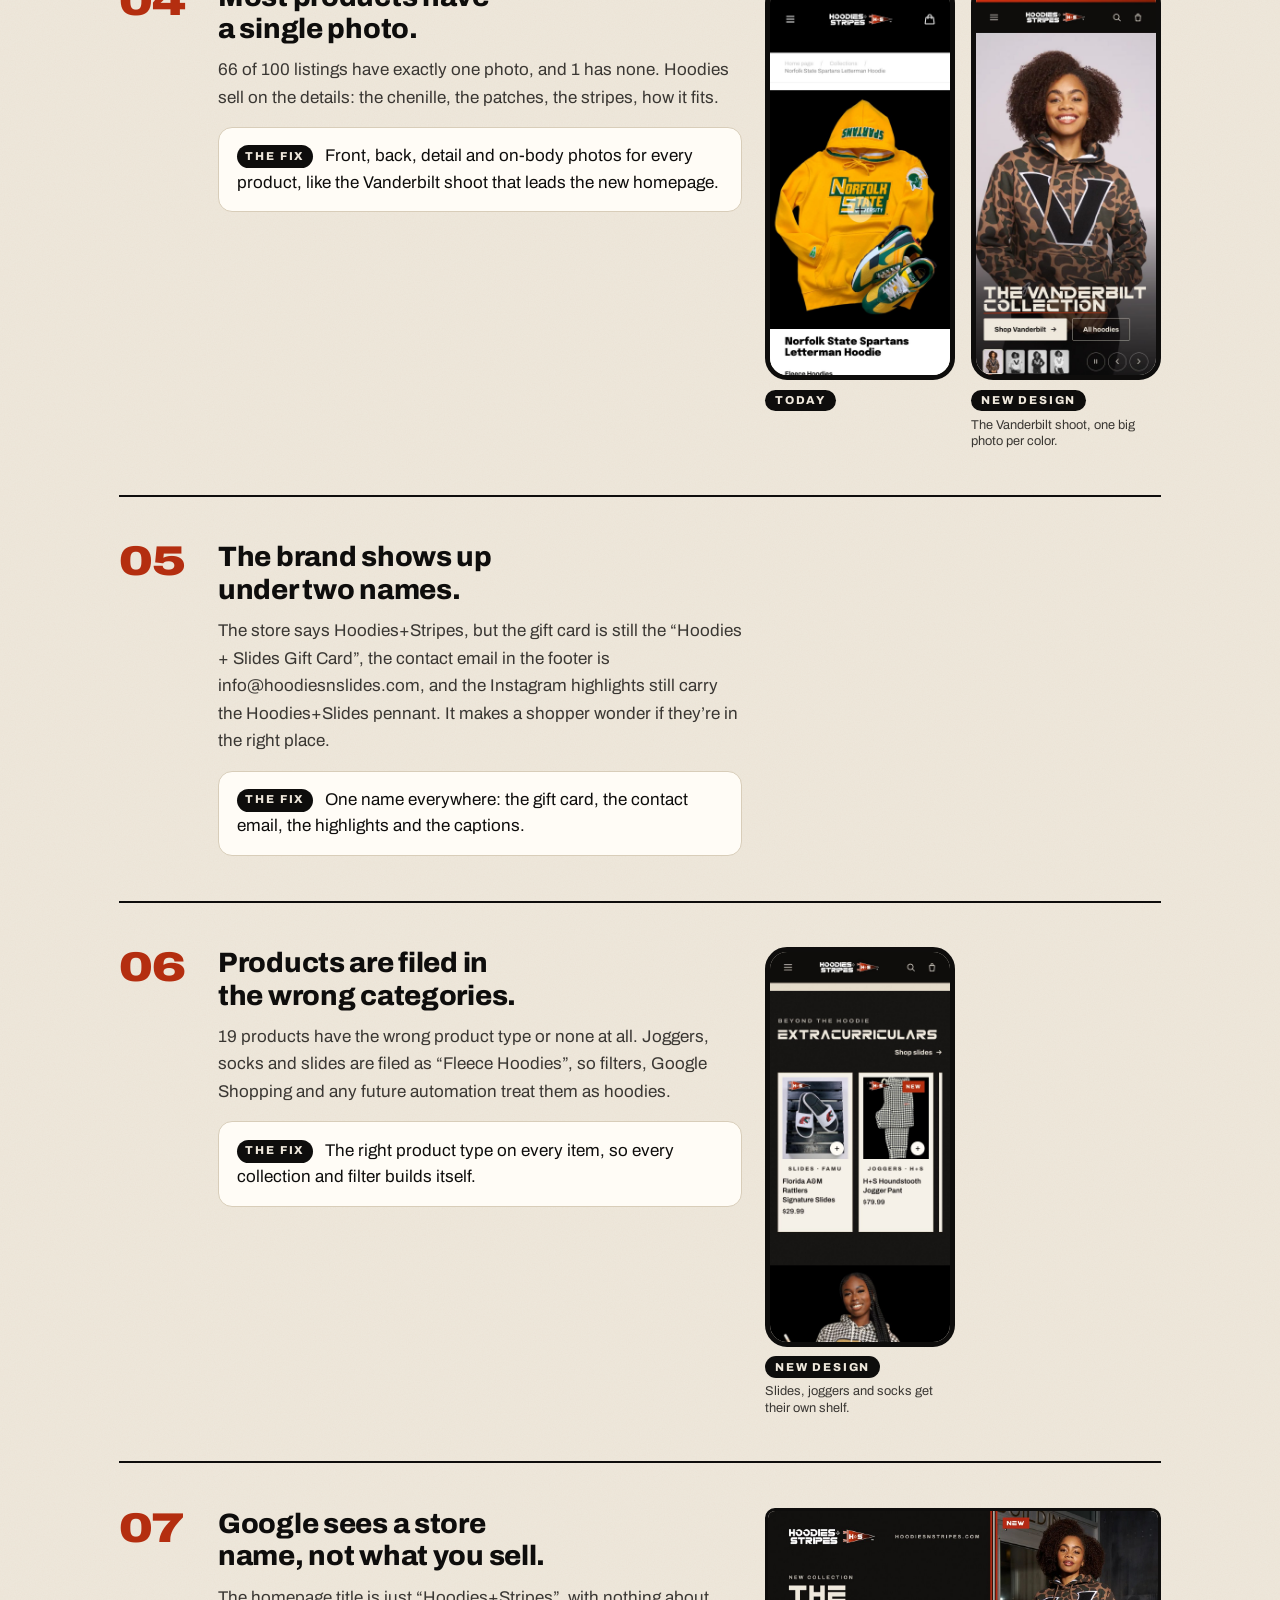
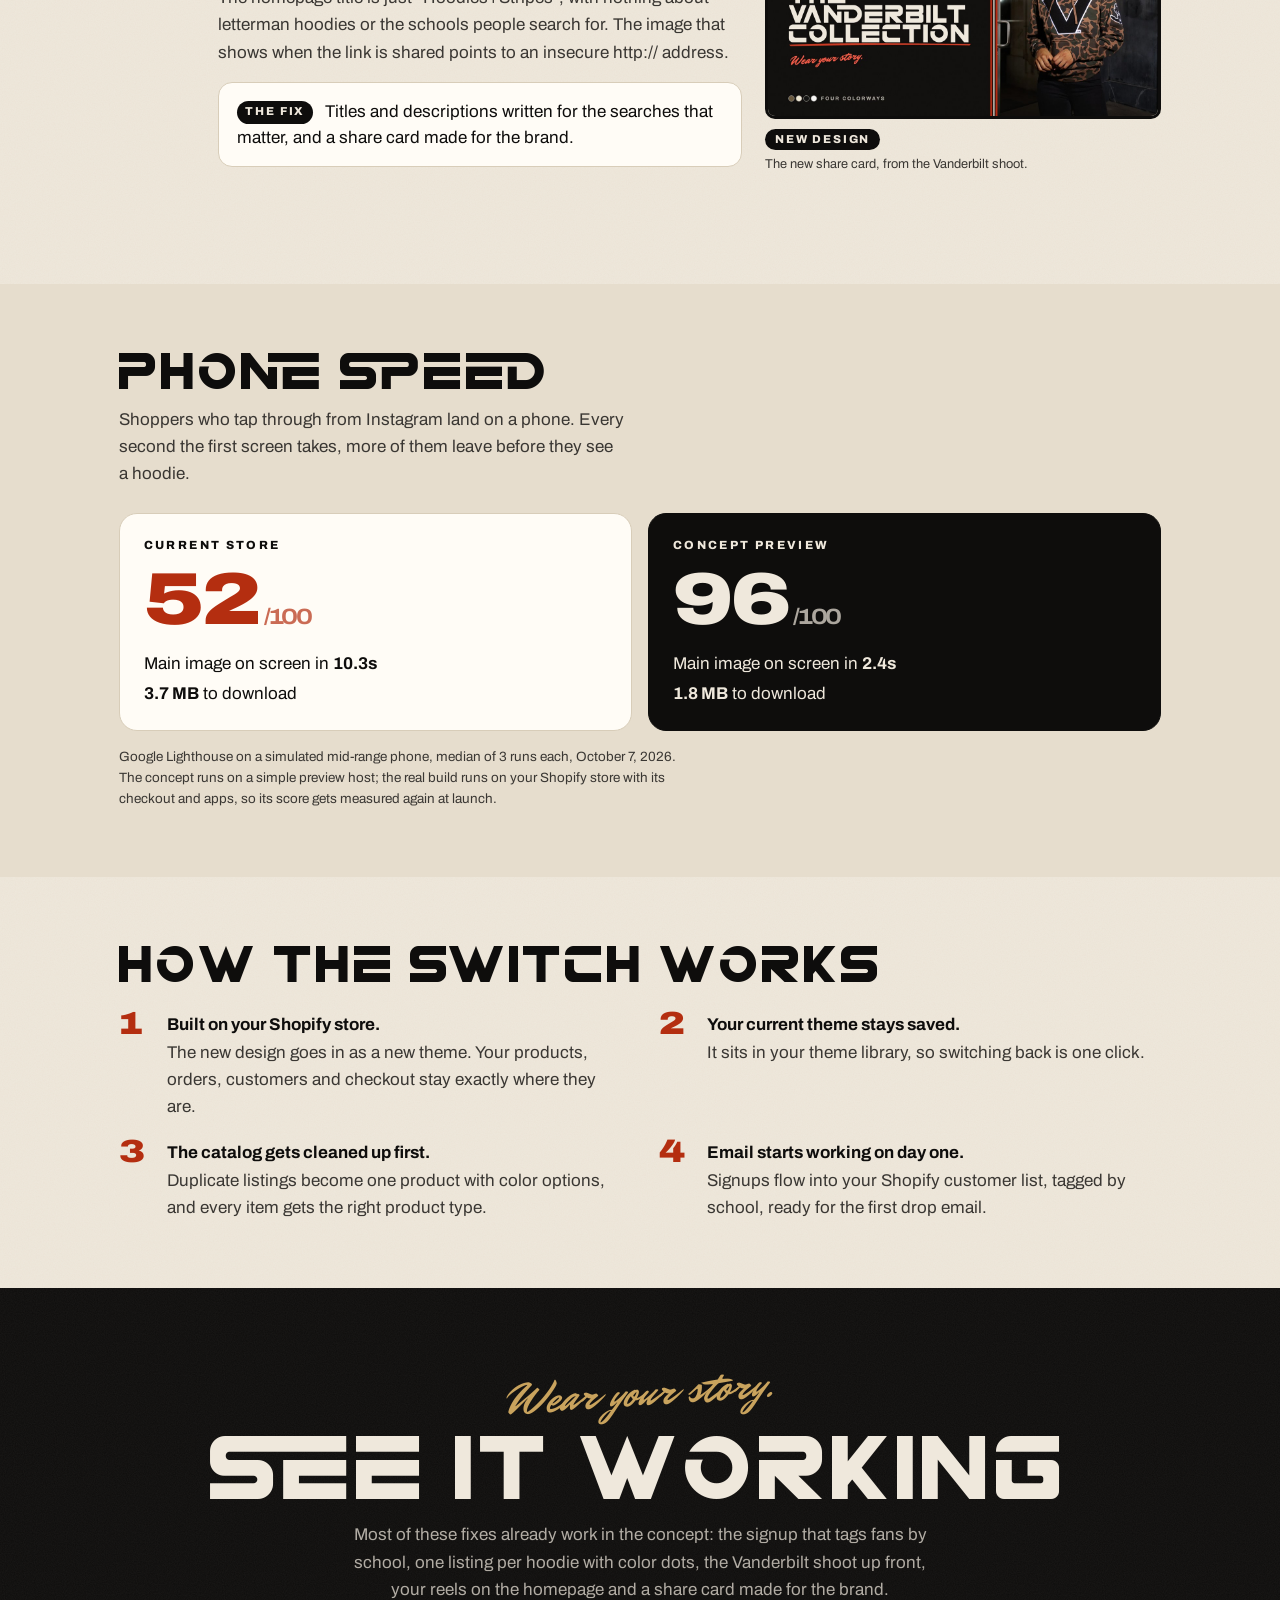
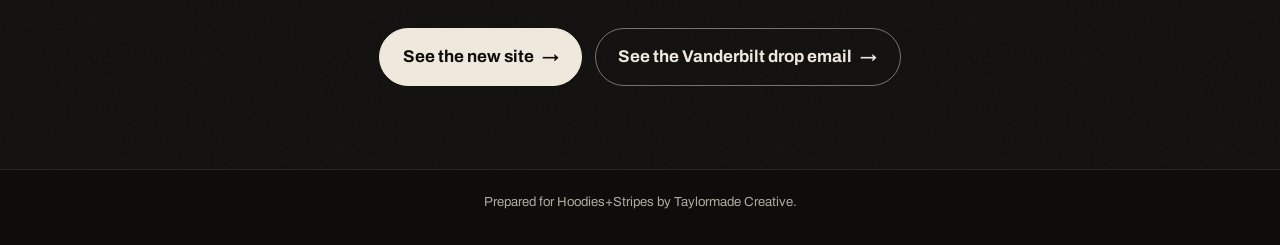
==== commit a67dea61: "Website review: phone speed Co-Authored-By: Claude Opus 5.5 <noreply@anthropic.com>" ====
--- a/audit/index.html
+++ b/audit/index.html
@@ -131,8 +131,9 @@
         <p class="rv-speed__lede">Shoppers who tap through from Instagram land on a phone. Every second the first screen takes, more of them leave before they see a hoodie.</p>
         <!-- build:speed -->
 <div class="speed"><div class="speed__col speed__col--live"><p class="speed__label">Current store</p><p class="speed__score">52<small>/100</small></p>
-  <ul><li>Main image on screen in <b>10.3s</b></li><li><b>3.7 MB</b> to download</li></ul></div></div>
-<p class="speed__note">Google Lighthouse on a simulated mid-range phone, median of 3 runs each, October 7, 2026.</p>
+  <ul><li>Main image on screen in <b>10.3s</b></li><li><b>3.7 MB</b> to download</li></ul></div><div class="speed__col speed__col--new"><p class="speed__label">Concept preview</p><p class="speed__score">96<small>/100</small></p>
+  <ul><li>Main image on screen in <b>2.4s</b></li><li><b>1.8 MB</b> to download</li></ul></div></div>
+<p class="speed__note">Google Lighthouse on a simulated mid-range phone, median of 3 runs each, October 7, 2026. The concept runs on a simple preview host; the real build runs on your Shopify store with its checkout and apps, so its score gets measured again at launch.</p>
 <!-- /build:speed -->
       </div>
     </section>
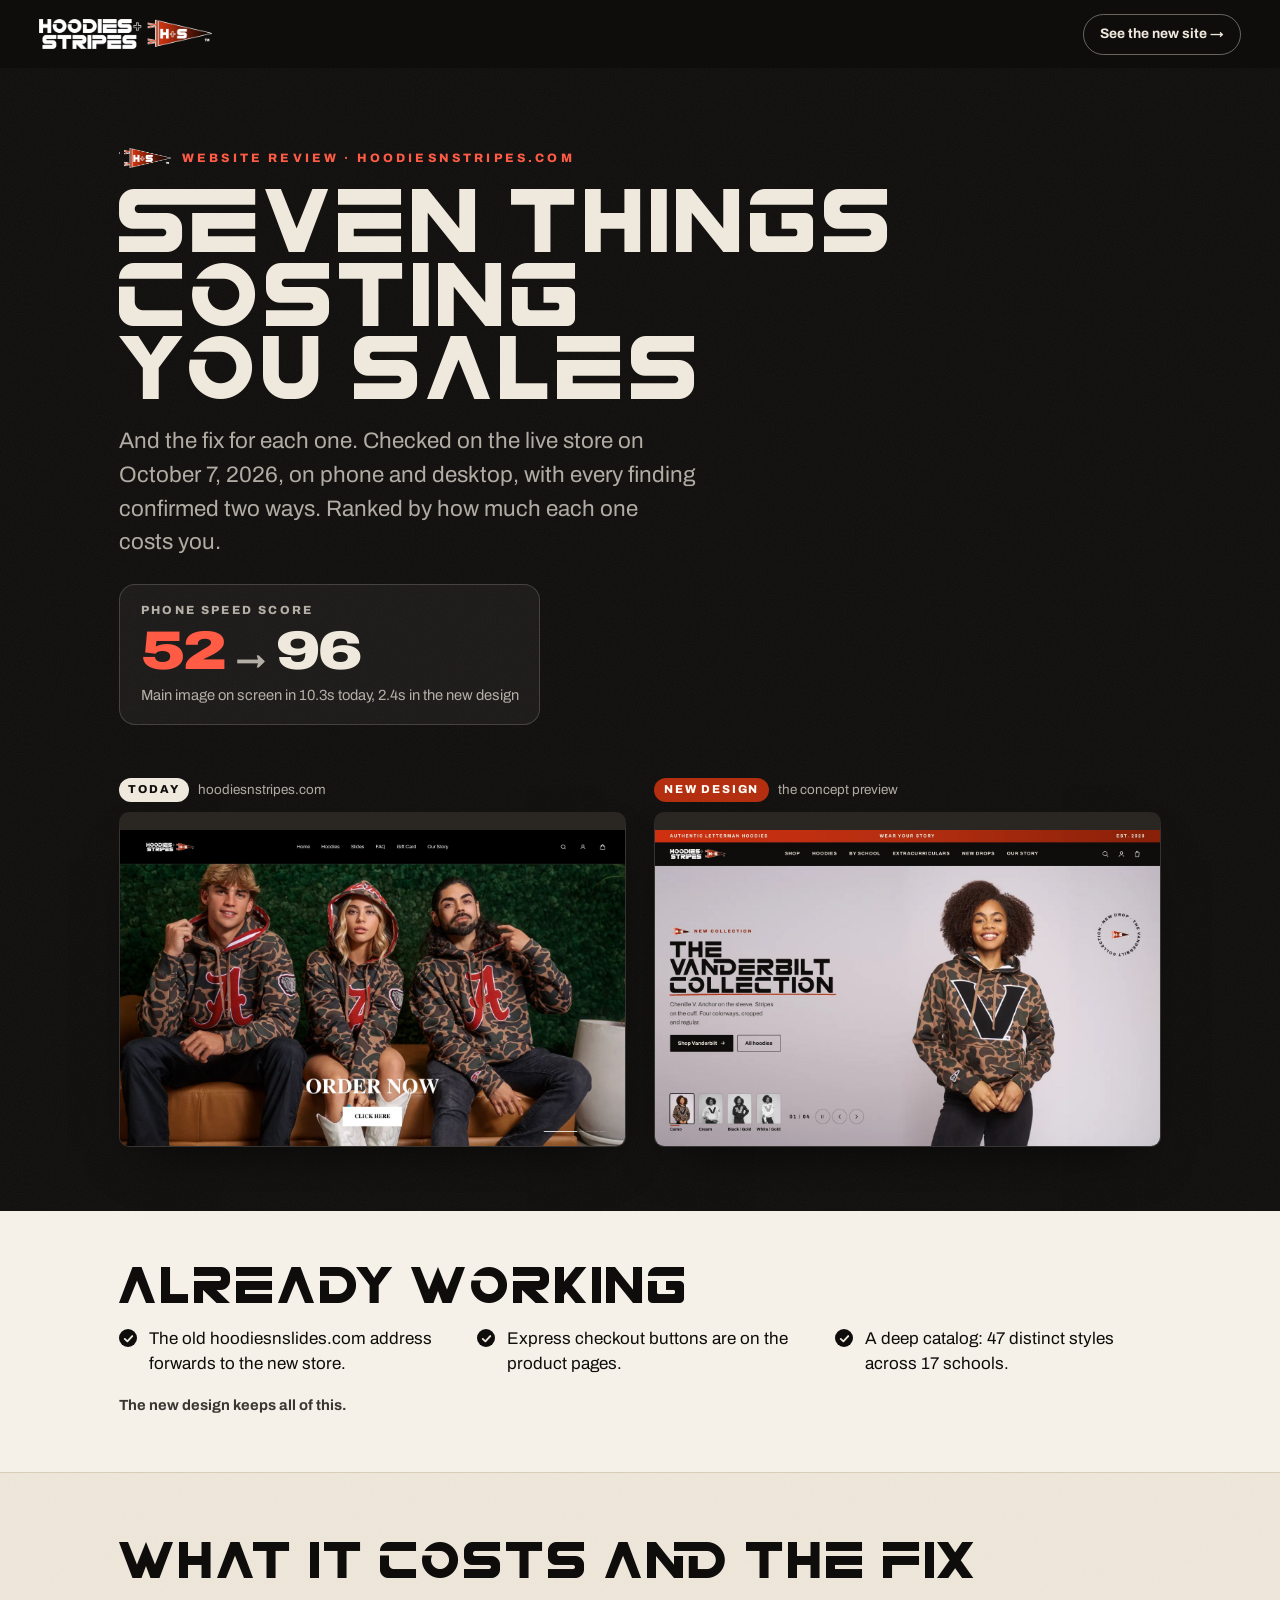
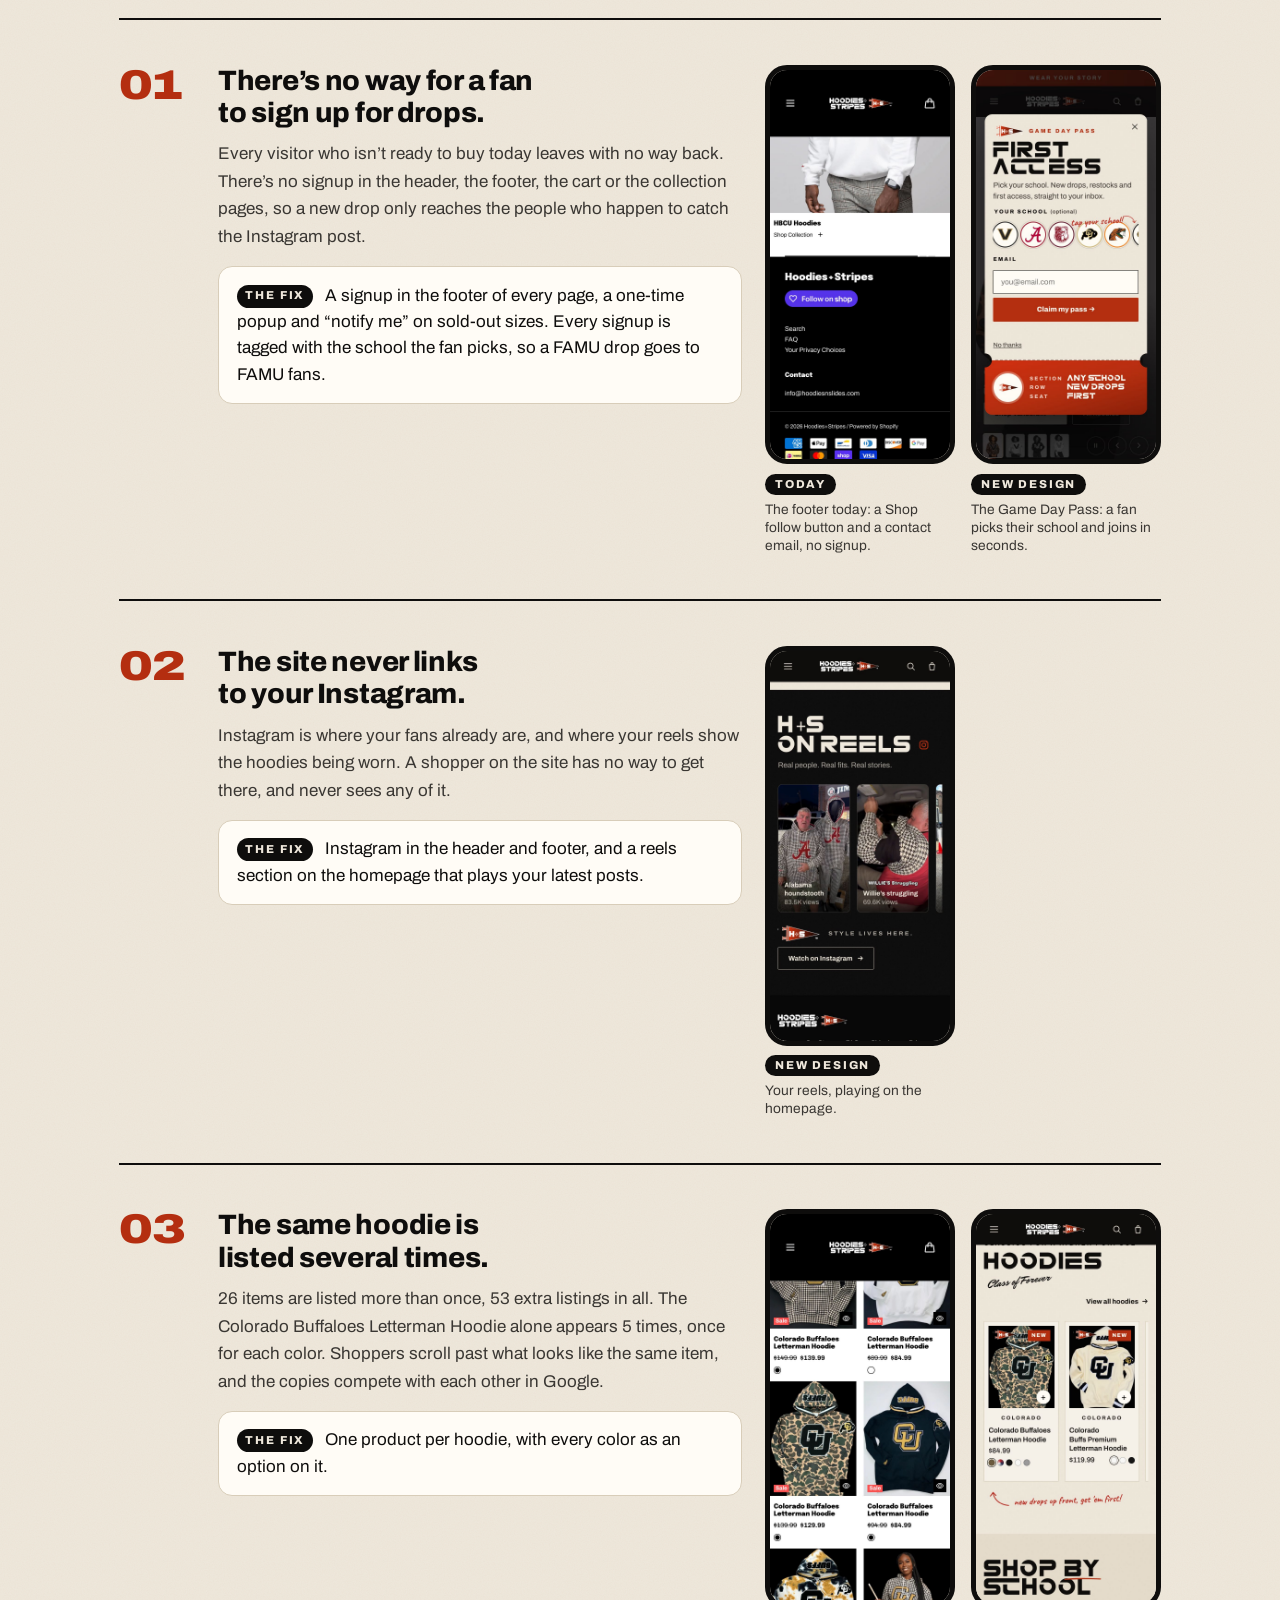
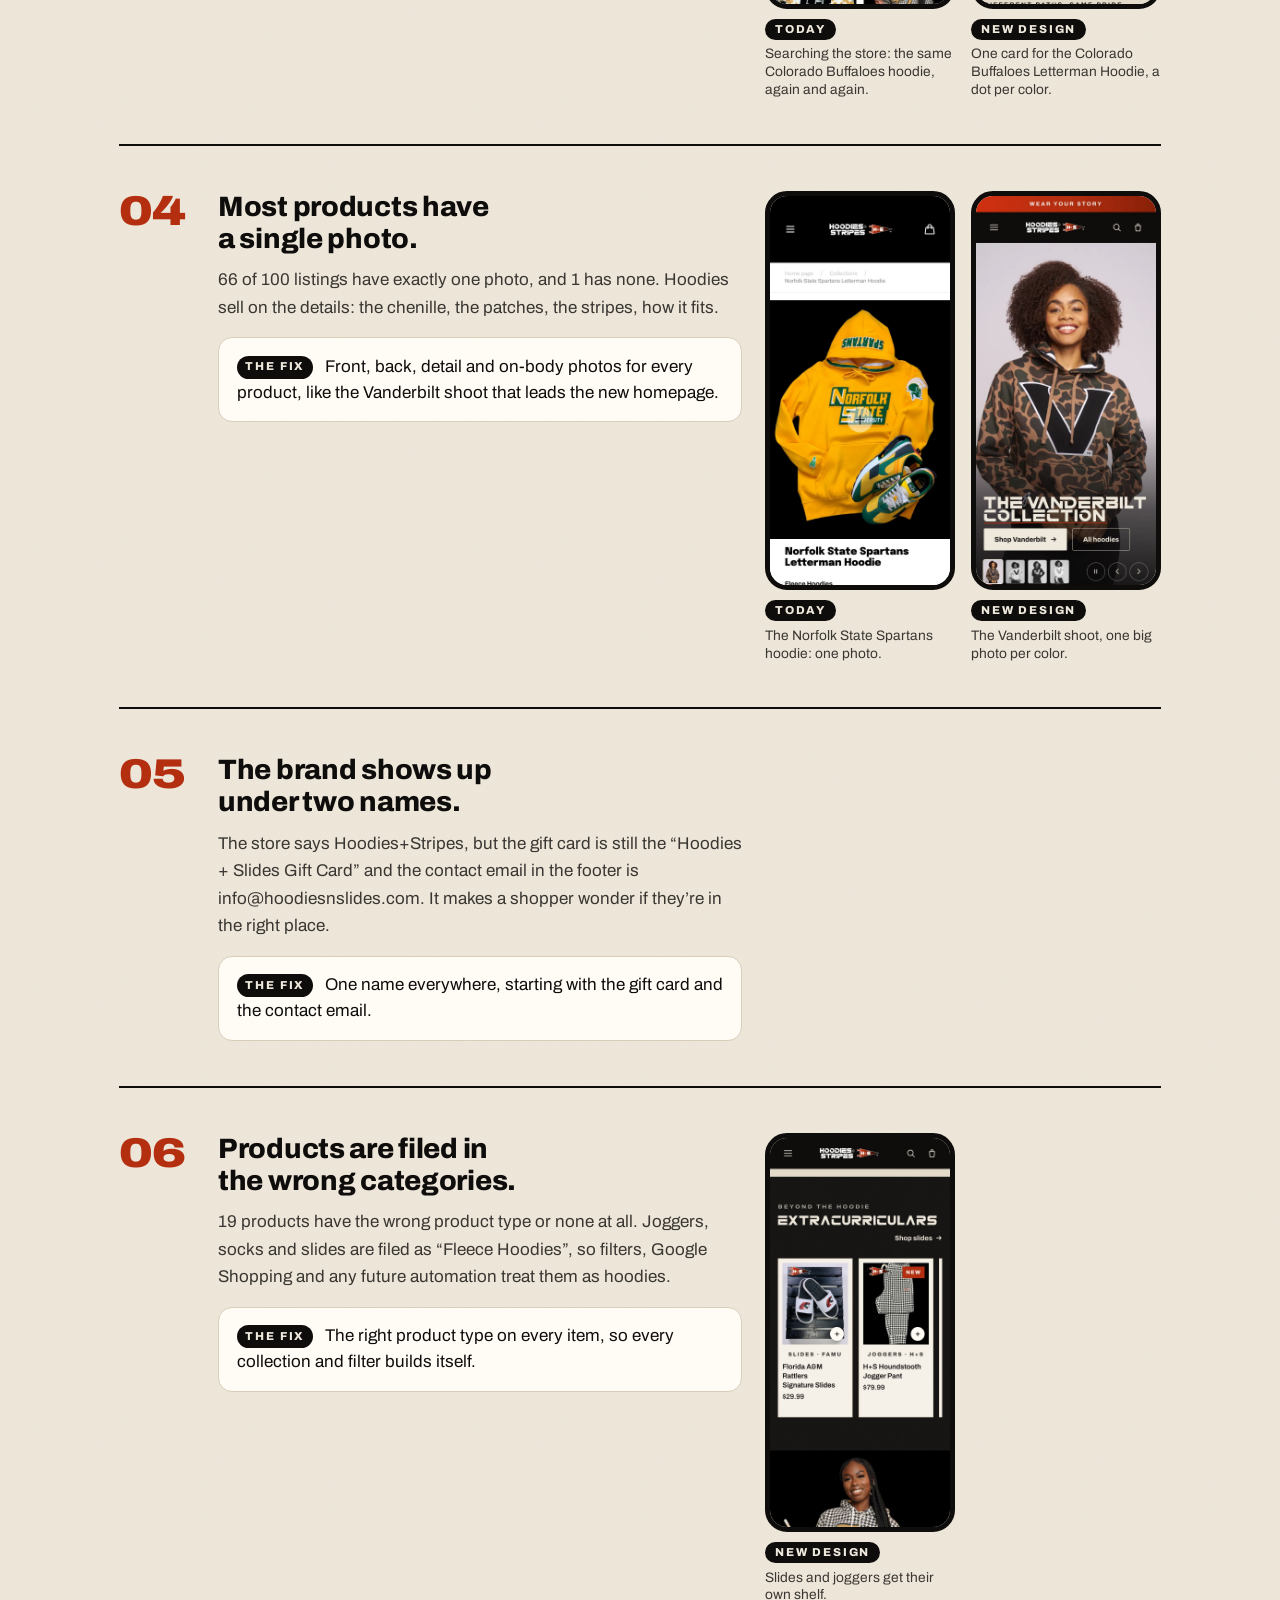
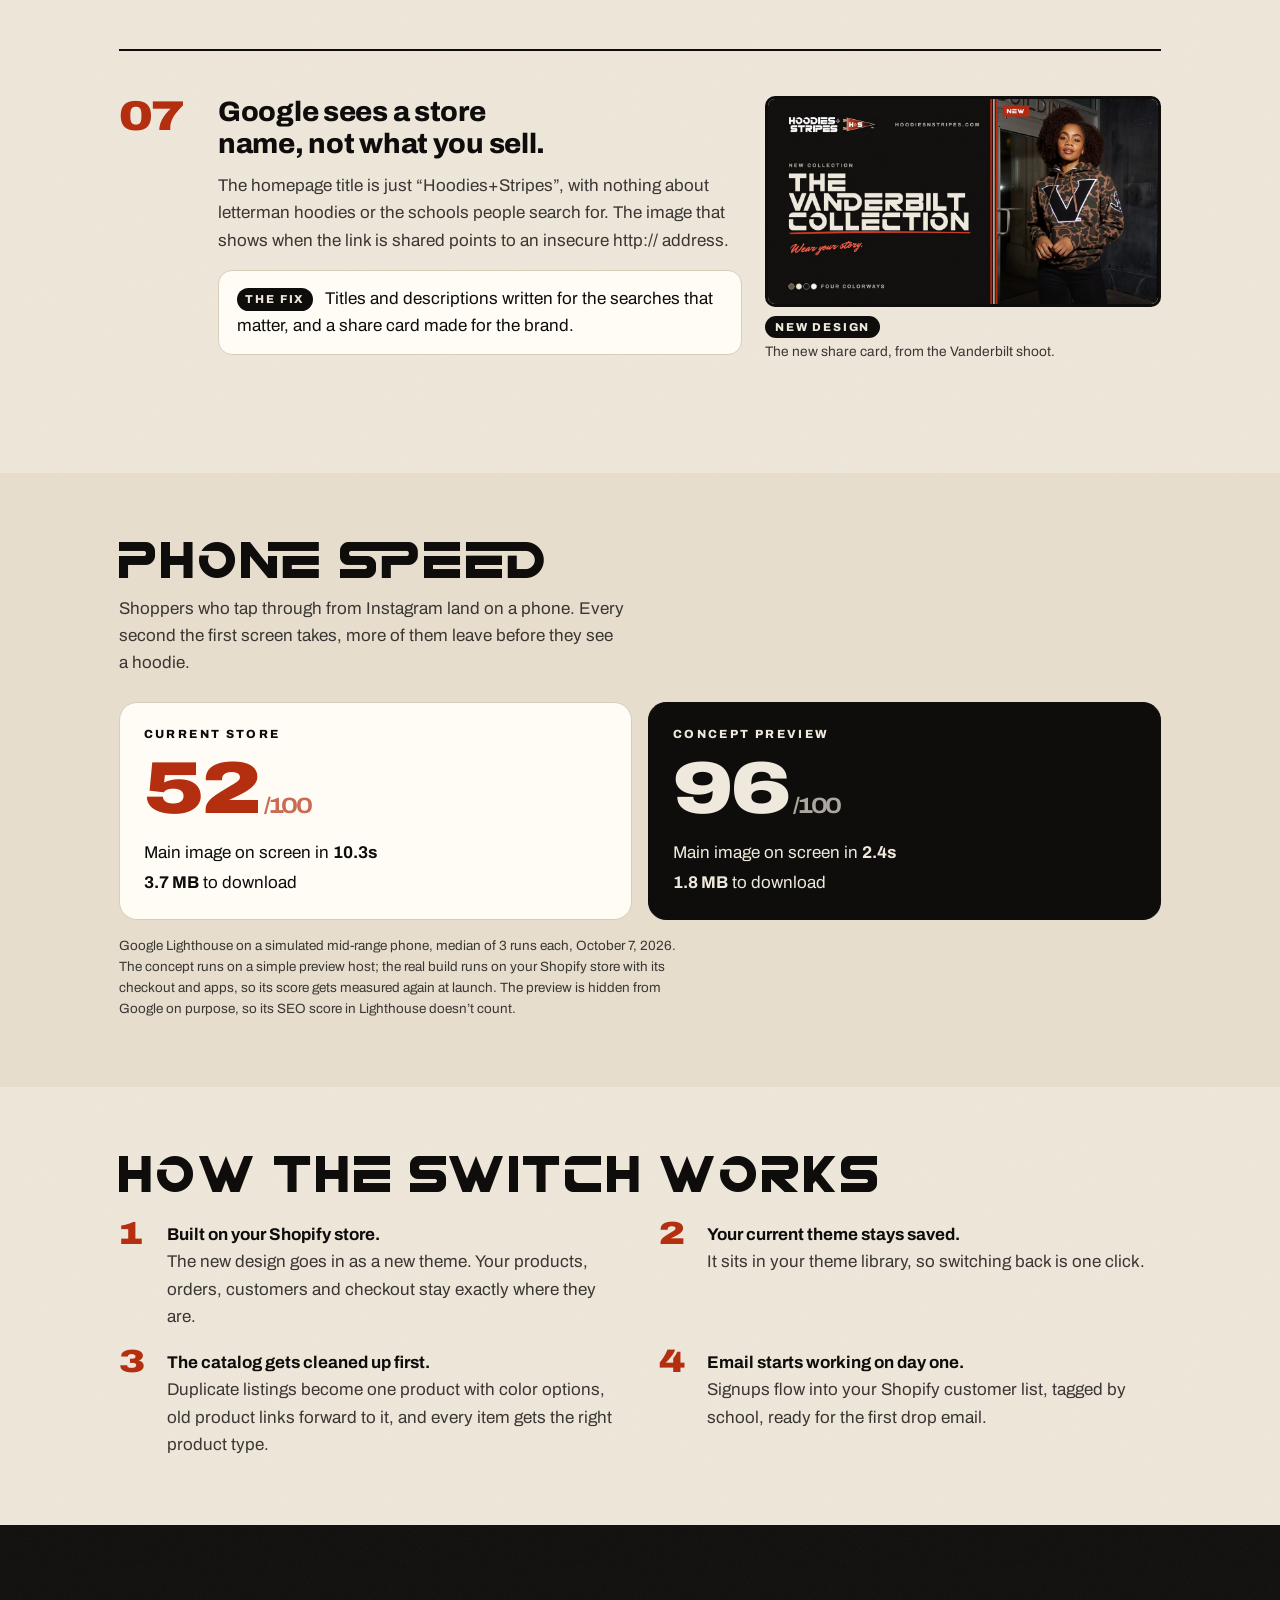
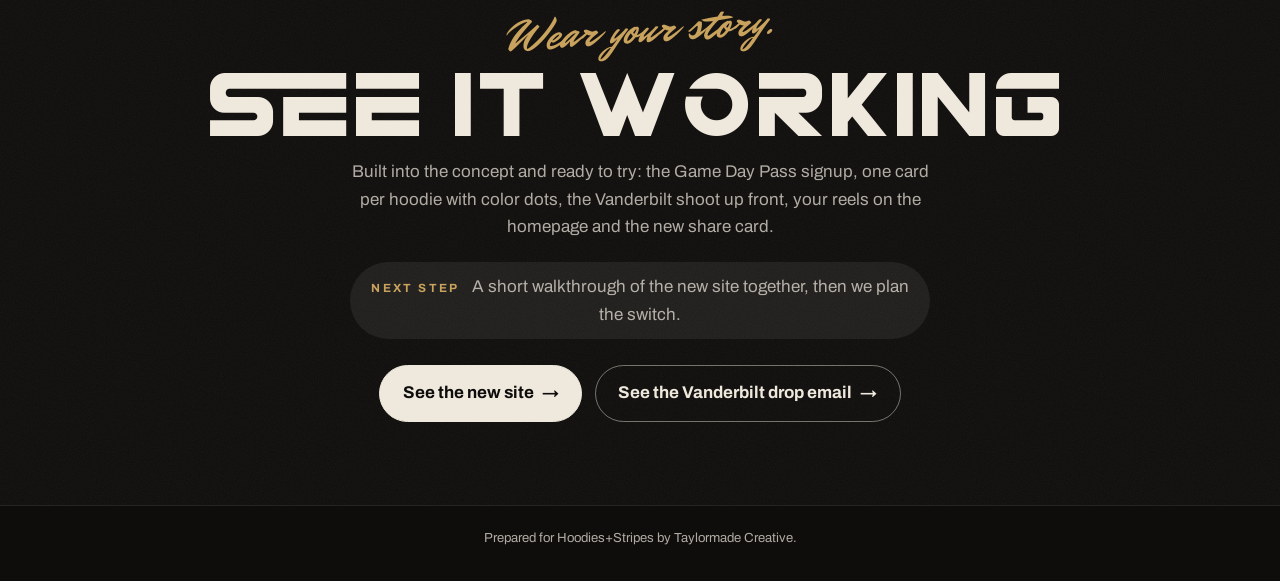
==== commit 57982284: "Website review: panel fixes Co-Authored-By: Claude Opus 5.5 <noreply@anthropic.com>" ====
--- a/audit/index.html
+++ b/audit/index.html
@@ -27,14 +27,19 @@
         <p class="rv-eyebrow"><img src="../img/brand/hs-pennant.webp" alt="" width="400" height="152">Website review · hoodiesnstripes.com</p>
         <h1 id="rv-title" class="rv-display"><!-- build:count -->seven<!-- /build:count --> things costing you sales</h1>
         <p class="rv-lede">And the fix for each one. Checked on the live store on <!-- build:checked -->October 7, 2026<!-- /build:checked -->, on phone and desktop, with every finding confirmed two ways. Ranked by how much each one costs you.</p>
+        <!-- build:herostat -->
+<a class="rv-stat" href="#speed-title"><span class="rv-stat__label">Phone speed score</span>
+  <span class="rv-stat__nums"><span class="rv-stat__old">52</span><span class="rv-stat__arrow" aria-hidden="true">→</span><span class="rv-stat__new">96</span></span>
+  <span class="rv-stat__sub">Main image on screen in 10.3s today, 2.4s in the new design</span></a>
+<!-- /build:herostat -->
         <div class="rv-compare">
           <figure class="rv-browser">
             <figcaption><b>Today</b> hoodiesnstripes.com</figcaption>
-            <img src="../img/audit/live-desk.jpg" alt="The current hoodiesnstripes.com homepage on a desktop" width="1440" height="900">
+            <picture><source media="(max-width: 759px)" srcset="../img/audit/live-home.jpg" width="780" height="1688"><img src="../img/audit/live-desk.jpg" alt="The current hoodiesnstripes.com homepage: a camo hoodie photo with Order Now" width="1440" height="900"></picture>
           </figure>
           <figure class="rv-browser rv-browser--new">
             <figcaption><b>New design</b> the concept preview</figcaption>
-            <img src="../img/audit/concept-desk.jpg" alt="The new Hoodies+Stripes design: the Vanderbilt collection leads the homepage with all four colorways" width="1440" height="900">
+            <picture><source media="(max-width: 759px)" srcset="../img/audit/concept-home.jpg" width="780" height="1688"><img src="../img/audit/concept-desk.jpg" alt="The new Hoodies+Stripes design: the Vanderbilt collection leads the homepage with all four colorways" width="1440" height="900"></picture>
           </figure>
         </div>
       </div>
@@ -46,7 +51,7 @@
         <ul>
           <!-- build:working -->
 <li>The old hoodiesnslides.com address forwards to the new store.</li>
-<li>Express checkout (Shop Pay and others) is on the product pages.</li>
+<li>Express checkout buttons are on the product pages.</li>
 <li>A deep catalog: 47 distinct styles across 17 schools.</li>
 <!-- /build:working -->
         </ul>
@@ -61,17 +66,17 @@
 <article class="finding" data-evidence="no-email-capture">
   <p class="finding__n" aria-hidden="true">01</p>
   <div class="finding__body">
-    <h3>There’s no way for a fan to give you their email.</h3>
+    <h3>There’s no way for a fan to sign up for drops.</h3>
     <p class="finding__cost">Every visitor who isn’t ready to buy today leaves with no way back. There’s no signup in the header, the footer, the cart or the collection pages, so a new drop only reaches the people who happen to catch the Instagram post.</p>
-    <p class="finding__fix"><b>The fix</b> A signup in the footer of every page, a one-time popup, “notify me” on sold-out sizes and the checkout opt-in. Every signup is tagged with the school the fan picks, so a FAMU drop goes to FAMU fans.</p>
+    <p class="finding__fix"><b>The fix</b> A signup in the footer of every page, a one-time popup and “notify me” on sold-out sizes. Every signup is tagged with the school the fan picks, so a FAMU drop goes to FAMU fans.</p>
   </div>
-  <div class="finding__pair"><figure class="shot shot--today"><img src="../img/audit/live-footer.jpg" alt="Screenshot of the live store on a phone: There’s no way for a fan to give you their email." width="780" height="1688" loading="lazy" decoding="async"><figcaption><b>Today</b></figcaption></figure><figure class="shot shot--new"><img src="../img/audit/concept-signup.jpg" alt="The new design: The Game Day Pass: a fan picks their school and joins in one tap." width="780" height="1688" loading="lazy" decoding="async"><figcaption><b>New design</b> The Game Day Pass: a fan picks their school and joins in one tap.</figcaption></figure></div>
+  <div class="finding__pair"><figure class="shot shot--today"><img src="../img/audit/live-footer.jpg" alt="The live store on a phone. The footer today: a Shop follow button and a contact email, no signup." width="780" height="1688" loading="lazy" decoding="async"><figcaption><b>Today</b> The footer today: a Shop follow button and a contact email, no signup.</figcaption></figure><figure class="shot shot--new"><img src="../img/audit/concept-signup.jpg" alt="The new design: The Game Day Pass: a fan picks their school and joins in seconds." width="780" height="1688" loading="lazy" decoding="async"><figcaption><b>New design</b> The Game Day Pass: a fan picks their school and joins in seconds.</figcaption></figure></div>
 </article>
 <article class="finding" data-evidence="no-instagram-link">
   <p class="finding__n" aria-hidden="true">02</p>
   <div class="finding__body">
     <h3>The site never links to your Instagram.</h3>
-    <p class="finding__cost">Instagram is where the energy is, with reels pulling tens of thousands of views. A shopper on the site has no way to get there, and never sees that proof.</p>
+    <p class="finding__cost">Instagram is where your fans already are, and where your reels show the hoodies being worn. A shopper on the site has no way to get there, and never sees any of it.</p>
     <p class="finding__fix"><b>The fix</b> Instagram in the header and footer, and a reels section on the homepage that plays your latest posts.</p>
   </div>
   <div class="finding__pair"><figure class="shot shot--new"><img src="../img/audit/concept-reels.jpg" alt="The new design: Your reels, playing on the homepage." width="780" height="1688" loading="lazy" decoding="async"><figcaption><b>New design</b> Your reels, playing on the homepage.</figcaption></figure></div>
@@ -83,7 +88,7 @@
     <p class="finding__cost">26 items are listed more than once, 53 extra listings in all. The Colorado Buffaloes Letterman Hoodie alone appears 5 times, once for each color. Shoppers scroll past what looks like the same item, and the copies compete with each other in Google.</p>
     <p class="finding__fix"><b>The fix</b> One product per hoodie, with every color as an option on it.</p>
   </div>
-  <div class="finding__pair"><figure class="shot shot--today"><img src="../img/audit/dup-search.jpg" alt="Screenshot of the live store on a phone: The same hoodie is listed several times." width="780" height="1688" loading="lazy" decoding="async"><figcaption><b>Today</b></figcaption></figure><figure class="shot shot--new"><img src="../img/audit/concept-dots.jpg" alt="The new design: One Colorado Buffaloes card, one dot per color." width="780" height="1688" loading="lazy" decoding="async"><figcaption><b>New design</b> One Colorado Buffaloes card, one dot per color.</figcaption></figure></div>
+  <div class="finding__pair"><figure class="shot shot--today"><img src="../img/audit/dup-search.jpg" alt="The live store on a phone. Searching the store: the same Colorado Buffaloes hoodie, again and again." width="780" height="1688" loading="lazy" decoding="async"><figcaption><b>Today</b> Searching the store: the same Colorado Buffaloes hoodie, again and again.</figcaption></figure><figure class="shot shot--new"><img src="../img/audit/concept-dots.jpg" alt="The new design: One card for the Colorado Buffaloes Letterman Hoodie, a dot per color." width="780" height="1688" loading="lazy" decoding="async"><figcaption><b>New design</b> One card for the Colorado Buffaloes Letterman Hoodie, a dot per color.</figcaption></figure></div>
 </article>
 <article class="finding" data-evidence="thin-photos">
   <p class="finding__n" aria-hidden="true">04</p>
@@ -92,14 +97,14 @@
     <p class="finding__cost">66 of 100 listings have exactly one photo, and 1 has none. Hoodies sell on the details: the chenille, the patches, the stripes, how it fits.</p>
     <p class="finding__fix"><b>The fix</b> Front, back, detail and on-body photos for every product, like the Vanderbilt shoot that leads the new homepage.</p>
   </div>
-  <div class="finding__pair"><figure class="shot shot--today"><img src="../img/audit/thin-photos.jpg" alt="Screenshot of the live store on a phone: Most products have a single photo." width="780" height="1688" loading="lazy" decoding="async"><figcaption><b>Today</b></figcaption></figure><figure class="shot shot--new"><img src="../img/audit/concept-home.jpg" alt="The new design: The Vanderbilt shoot, one big photo per color." width="780" height="1688" loading="lazy" decoding="async"><figcaption><b>New design</b> The Vanderbilt shoot, one big photo per color.</figcaption></figure></div>
+  <div class="finding__pair"><figure class="shot shot--today"><img src="../img/audit/thin-photos.jpg" alt="The live store on a phone. The Norfolk State Spartans hoodie: one photo." width="780" height="1688" loading="lazy" decoding="async"><figcaption><b>Today</b> The Norfolk State Spartans hoodie: one photo.</figcaption></figure><figure class="shot shot--new"><img src="../img/audit/concept-home.jpg" alt="The new design: The Vanderbilt shoot, one big photo per color." width="780" height="1688" loading="lazy" decoding="async"><figcaption><b>New design</b> The Vanderbilt shoot, one big photo per color.</figcaption></figure></div>
 </article>
 <article class="finding finding--text" data-evidence="brand-name-split">
   <p class="finding__n" aria-hidden="true">05</p>
   <div class="finding__body">
     <h3>The brand shows up under two names.</h3>
-    <p class="finding__cost">The store says Hoodies+Stripes, but the gift card is still the “Hoodies + Slides Gift Card”, the contact email in the footer is info@hoodiesnslides.com, and the Instagram highlights still carry the Hoodies+Slides pennant. It makes a shopper wonder if they’re in the right place.</p>
-    <p class="finding__fix"><b>The fix</b> One name everywhere: the gift card, the contact email, the highlights and the captions.</p>
+    <p class="finding__cost">The store says Hoodies+Stripes, but the gift card is still the “Hoodies + Slides Gift Card” and the contact email in the footer is info@hoodiesnslides.com. It makes a shopper wonder if they’re in the right place.</p>
+    <p class="finding__fix"><b>The fix</b> One name everywhere, starting with the gift card and the contact email.</p>
   </div>
   
 </article>
@@ -110,7 +115,7 @@
     <p class="finding__cost">19 products have the wrong product type or none at all. Joggers, socks and slides are filed as “Fleece Hoodies”, so filters, Google Shopping and any future automation treat them as hoodies.</p>
     <p class="finding__fix"><b>The fix</b> The right product type on every item, so every collection and filter builds itself.</p>
   </div>
-  <div class="finding__pair"><figure class="shot shot--new"><img src="../img/audit/concept-extras.jpg" alt="The new design: Slides, joggers and socks get their own shelf." width="780" height="1688" loading="lazy" decoding="async"><figcaption><b>New design</b> Slides, joggers and socks get their own shelf.</figcaption></figure></div>
+  <div class="finding__pair"><figure class="shot shot--new"><img src="../img/audit/concept-extras.jpg" alt="The new design: Slides and joggers get their own shelf." width="780" height="1688" loading="lazy" decoding="async"><figcaption><b>New design</b> Slides and joggers get their own shelf.</figcaption></figure></div>
 </article>
 <article class="finding" data-evidence="search-basics">
   <p class="finding__n" aria-hidden="true">07</p>
@@ -133,7 +138,7 @@
 <div class="speed"><div class="speed__col speed__col--live"><p class="speed__label">Current store</p><p class="speed__score">52<small>/100</small></p>
   <ul><li>Main image on screen in <b>10.3s</b></li><li><b>3.7 MB</b> to download</li></ul></div><div class="speed__col speed__col--new"><p class="speed__label">Concept preview</p><p class="speed__score">96<small>/100</small></p>
   <ul><li>Main image on screen in <b>2.4s</b></li><li><b>1.8 MB</b> to download</li></ul></div></div>
-<p class="speed__note">Google Lighthouse on a simulated mid-range phone, median of 3 runs each, October 7, 2026. The concept runs on a simple preview host; the real build runs on your Shopify store with its checkout and apps, so its score gets measured again at launch.</p>
+<p class="speed__note">Google Lighthouse on a simulated mid-range phone, median of 3 runs each, October 7, 2026. The concept runs on a simple preview host; the real build runs on your Shopify store with its checkout and apps, so its score gets measured again at launch. The preview is hidden from Google on purpose, so its SEO score in Lighthouse doesn’t count.</p>
 <!-- /build:speed -->
       </div>
     </section>
@@ -144,7 +149,7 @@
         <ol class="rv-steps">
           <li><b>Built on your Shopify store.</b> The new design goes in as a new theme. Your products, orders, customers and checkout stay exactly where they are.</li>
           <li><b>Your current theme stays saved.</b> It sits in your theme library, so switching back is one click.</li>
-          <li><b>The catalog gets cleaned up first.</b> Duplicate listings become one product with color options, and every item gets the right product type.</li>
+          <li><b>The catalog gets cleaned up first.</b> Duplicate listings become one product with color options, old product links forward to it, and every item gets the right product type.</li>
           <li><b>Email starts working on day one.</b> Signups flow into your Shopify customer list, tagged by school, ready for the first drop email.</li>
         </ol>
       </div>
@@ -154,7 +159,8 @@
       <div class="rv-wrap">
         <p class="rv-script" aria-hidden="true">Wear your story.</p>
         <h2 id="close-title" class="rv-display">See it working</h2>
-        <p>Most of these fixes already work in the concept: the signup that tags fans by school, one listing per hoodie with color dots, the Vanderbilt shoot up front, your reels on the homepage and a share card made for the brand.</p>
+        <p>Built into the concept and ready to try: the Game Day Pass signup, one card per hoodie with color dots, the Vanderbilt shoot up front, your reels on the homepage and the new share card.</p>
+        <p class="rv-next"><b>Next step</b> A short walkthrough of the new site together, then we plan the switch.</p>
         <p class="rv-print-only rv-close__url">See it live: <a href="https://taylormadecreative.github.io/hoodiesnstripes-preview/">taylormadecreative.github.io/hoodiesnstripes-preview</a></p>
         <div class="rv-close__ctas">
           <a class="rv-btn rv-btn--solid" href="../">See the new site <span aria-hidden="true">→</span></a>
--- a/css/audit.css
+++ b/css/audit.css
@@ -16,15 +16,22 @@
 .rv-hero { padding-block: clamp(2.6rem, 1.8rem + 4vw, 5rem) clamp(2.4rem, 1.6rem + 3vw, 4.2rem); background: var(--ink) var(--grain-dark); color: var(--on-dark); }
 .rv-eyebrow { display: flex; align-items: center; gap: .7rem; margin-bottom: 1.1rem; font-size: .76rem; font-weight: 800; letter-spacing: .26em; text-transform: uppercase; color: var(--gel); }
 .rv-eyebrow img { width: 52px; height: auto; }
-.rv-hero h1 { max-width: 15ch; }
+.rv-hero h1 { max-width: 20ch; }
+.rv-stat { display: inline-grid; gap: .3rem; margin-top: 1.6rem; padding: 1rem 1.3rem 1.1rem; border: 1px solid rgba(239, 232, 220, .18); border-radius: 16px; background: rgba(239, 232, 220, .05); text-decoration: none; }
+.rv-stat__label { font-size: .74rem; font-weight: 800; letter-spacing: .2em; text-transform: uppercase; color: var(--on-dark-2); }
+.rv-stat__nums { display: flex; align-items: baseline; gap: .7rem; font-weight: 900; font-variation-settings: "wdth" 125; font-size: clamp(2.4rem, 1.8rem + 2.4vw, 3.4rem); line-height: 1; letter-spacing: -.03em; }
+.rv-stat__old { color: var(--gel); }
+.rv-stat__arrow { font-size: .55em; color: var(--on-dark-2); }
+.rv-stat__new { color: var(--on-dark); }
+.rv-stat__sub { font-size: .92rem; color: var(--on-dark-2); }
 .rv-lede { max-width: 46ch; margin-top: 1.2rem; font-size: var(--step-1); line-height: 1.5; color: var(--on-dark-2); }
-.rv-compare { display: grid; gap: clamp(1rem, .6rem + 1.6vw, 2rem); margin-top: clamp(2rem, 1.4rem + 2.4vw, 3.4rem); }
-@media (min-width: 760px) { .rv-compare { grid-template-columns: 1fr 1fr; } }
+.rv-compare { display: grid; grid-template-columns: 1fr 1fr; gap: clamp(.8rem, .5rem + 1.6vw, 2rem); margin-top: clamp(2rem, 1.4rem + 2.4vw, 3.4rem); }
 .rv-browser { margin: 0; }
 .rv-browser figcaption, .shot figcaption { display: flex; align-items: center; gap: .55rem; margin-bottom: .6rem; font-size: .84rem; color: var(--on-dark-2); }
 .rv-browser figcaption b, .shot figcaption b { padding: .2rem .6rem; border-radius: var(--radius); background: var(--on-dark); color: var(--ink); font-size: .72rem; font-weight: 800; letter-spacing: .16em; text-transform: uppercase; white-space: nowrap; }
 .rv-browser--new figcaption b, .shot--new figcaption b { background: var(--hs-red); color: var(--white); }
 .rv-browser img { width: 100%; border: 1px solid rgba(239, 232, 220, .16); border-top: 18px solid #2a2622; border-radius: 10px; box-shadow: 0 24px 50px -24px rgba(0, 0, 0, .7); }
+@media (max-width: 759px) { .rv-browser img { border: 4px solid #2a2622; border-radius: 16px; } .rv-browser figcaption { flex-direction: column; align-items: flex-start; gap: .35rem; } }
 
 /* already working */
 .rv-working { padding-block: clamp(2.2rem, 1.6rem + 2.4vw, 3.4rem); background: var(--card); border-bottom: 1px solid var(--line-2); }
@@ -45,7 +52,7 @@
 .finding__fix b { display: inline-block; margin-right: .5rem; padding: .16rem .55rem; border-radius: var(--radius); background: var(--ink); color: var(--on-dark); font-size: .72rem; font-weight: 800; letter-spacing: .16em; text-transform: uppercase; vertical-align: .12em; }
 .finding__pair { grid-column: 1 / -1; display: grid; grid-template-columns: repeat(2, minmax(0, 190px)); gap: 1rem; justify-content: start; }
 .shot { margin: 0; }
-.shot figcaption { margin: .6rem 0 0; color: var(--ink-2); font-size: .8rem; line-height: 1.3; align-items: flex-start; flex-direction: column; gap: .35rem; }
+.shot figcaption { margin: .6rem 0 0; color: var(--ink-2); font-size: .86rem; line-height: 1.3; align-items: flex-start; flex-direction: column; gap: .35rem; }
 .shot figcaption b { background: var(--ink); color: var(--on-dark); }
 .shot img { width: 100%; border: 5px solid var(--ink); border-radius: 22px; background: var(--ink); }
 .shot--wide { grid-column: span 2; }
@@ -83,6 +90,8 @@
 .rv-close .rv-wrap { display: grid; justify-items: center; gap: 1rem; }
 .rv-script { font-family: var(--script); font-size: clamp(2rem, 1.5rem + 2vw, 2.8rem); line-height: 1; color: var(--vandy-gold); transform: rotate(-4deg); }
 .rv-close p:not(.rv-script) { max-width: 58ch; line-height: 1.6; color: var(--on-dark-2); }
+.rv-next { margin-top: .4rem; padding: .7rem 1.1rem; border-radius: var(--radius); background: rgba(239, 232, 220, .07); color: var(--on-dark); }
+.rv-next b { margin-right: .5rem; color: var(--vandy-gold); font-size: .74rem; letter-spacing: .2em; text-transform: uppercase; }
 .rv-close__ctas { display: flex; flex-wrap: wrap; justify-content: center; gap: .8rem; margin-top: .6rem; }
 .rv-btn { display: inline-flex; align-items: center; gap: .5rem; padding: .9rem 1.4rem; border: 1px solid rgba(239, 232, 220, .45); border-radius: var(--radius); font-weight: 700; text-decoration: none; }
 .rv-btn--solid { background: var(--on-dark); color: var(--ink); border-color: var(--on-dark); }
@@ -100,15 +109,23 @@
   .rv-wrap { max-width: none; padding-inline: 0; }
   .rv-top { padding: 4mm 7mm 0; border-radius: 4mm 4mm 0 0; }
   .rv-hero { padding: 7mm 7mm 8mm; border-radius: 0 0 4mm 4mm; }
-  .rv-close { padding: 9mm 7mm; border-radius: 4mm; margin-top: 4mm; }
+  .rv-close { padding: 6mm 7mm; border-radius: 4mm; margin-top: 2mm; }
+  .rv-close .rv-wrap { gap: 2.5mm; }
+  .rv-close .rv-display { font-size: 22pt; }
+  .rv-script { font-size: 18pt; }
+  .rv-next { padding: 2mm 5mm; }
   .rv-foot { background: none; color: var(--ink-2); border: 0; padding: 4mm 0 0; }
   .rv-working, .rv-findings, .rv-speed, .rv-switch { background: none; border: 0; padding-block: 6mm; }
+  .rv-speed, .rv-switch { padding-block: 3mm; }
+  .speed { margin-top: 4mm; }
+  .rv-steps { margin-top: 4mm; gap: 3mm 8mm; }
   .rv-display { font-size: 30pt; }
   .rv-display--s { font-size: 17pt; }
   .rv-lede { font-size: 11pt; }
   .rv-compare { grid-template-columns: 1fr 1fr; margin-top: 6mm; }
   .rv-working ul { grid-template-columns: repeat(3, 1fr); }
-  .rv-findings h2 { break-before: page; }
+  .rv-eyebrow img { display: none; }
+  .rv-stat { margin-top: 5mm; padding: 3mm 5mm; }
   .finding { break-inside: avoid; grid-template-columns: 13mm minmax(0, 1fr) 70mm; padding-block: 6mm; }
   .finding__n { font-size: 20pt; }
   .finding__pair { grid-column: auto; grid-template-columns: repeat(2, minmax(0, 1fr)); }
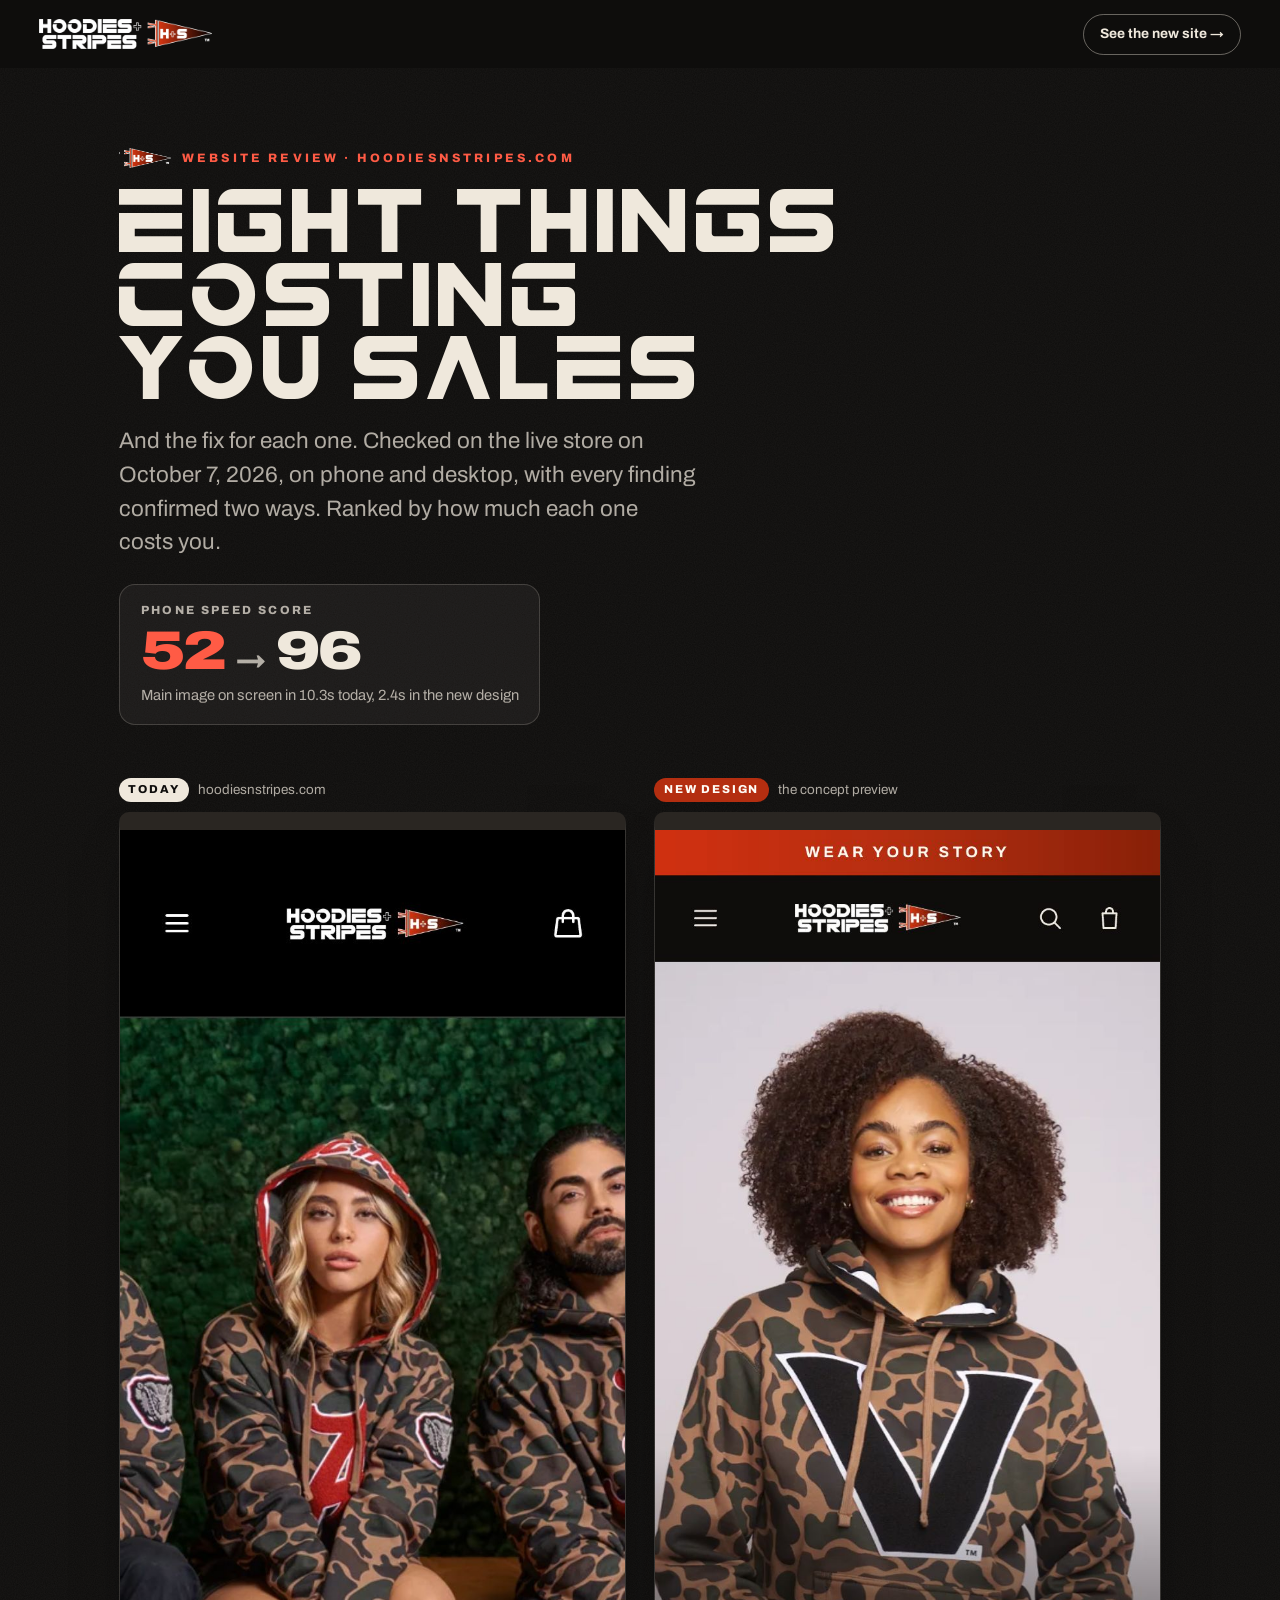
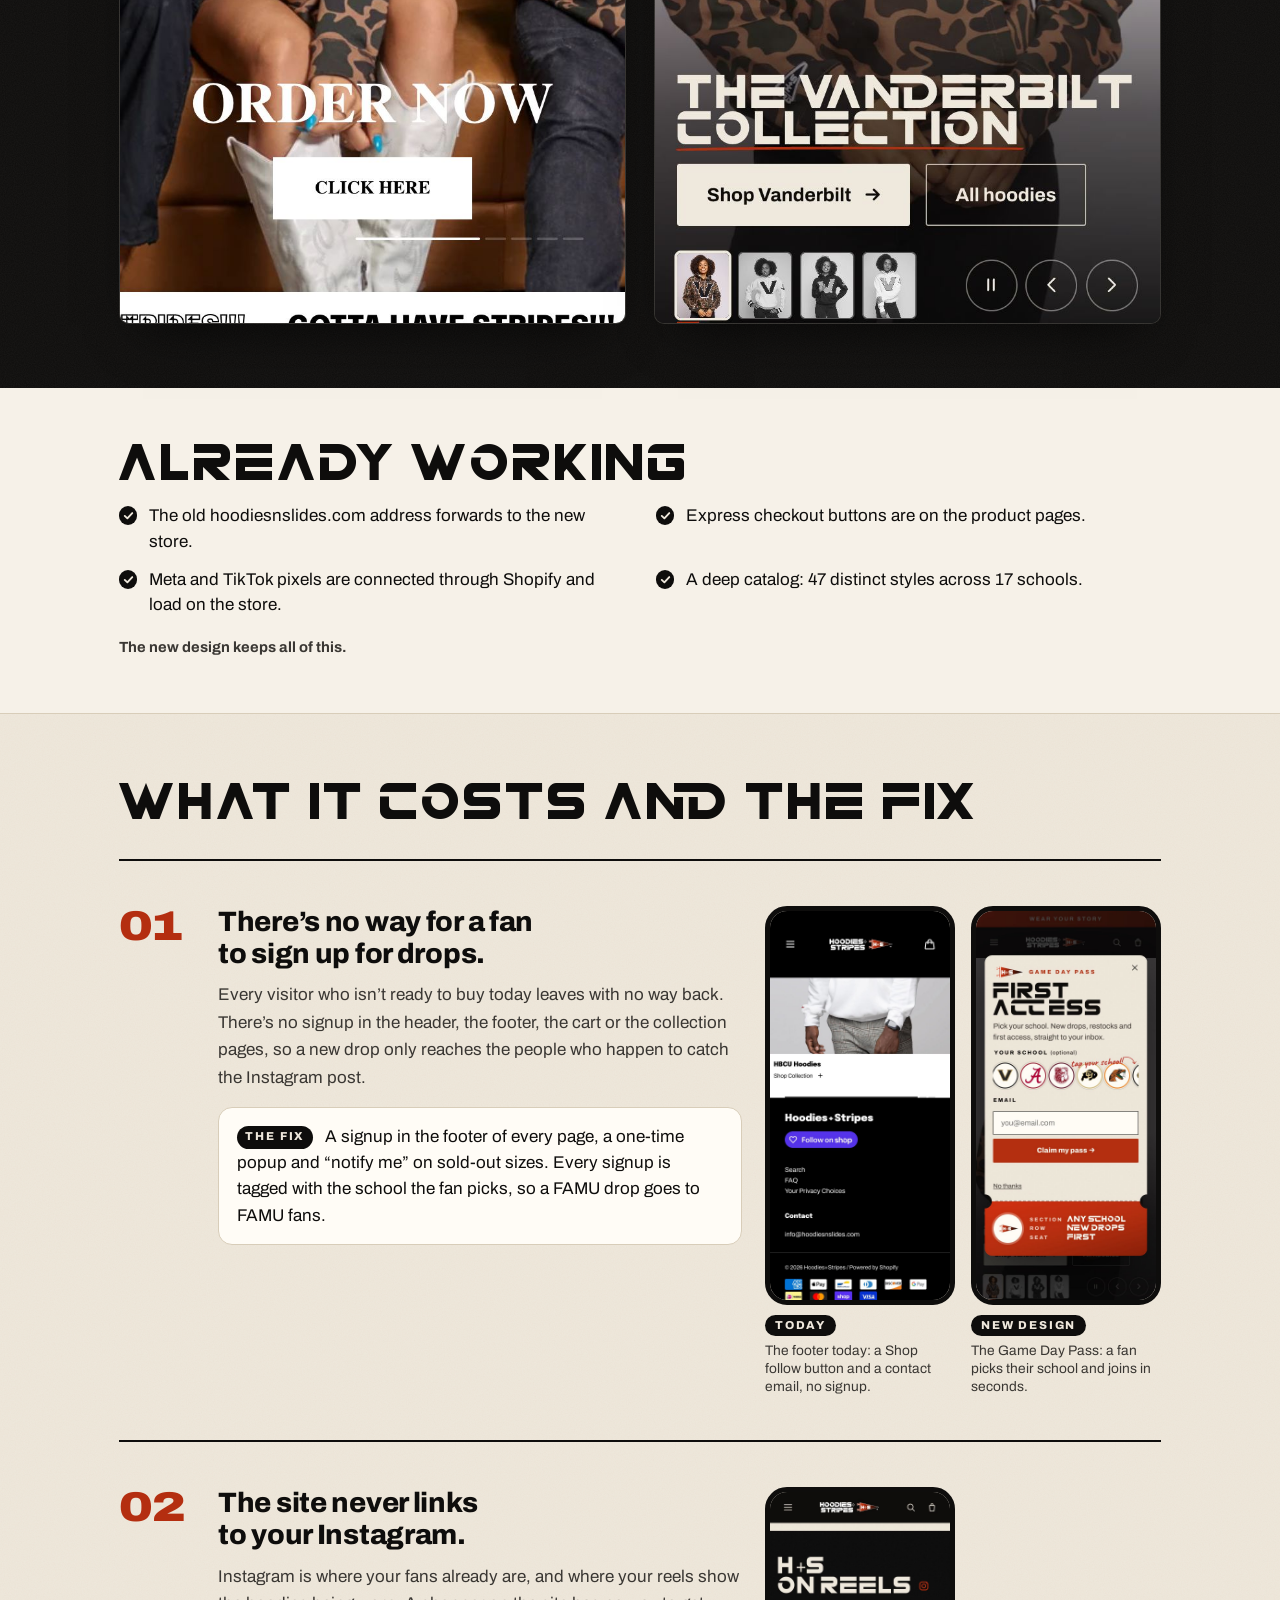
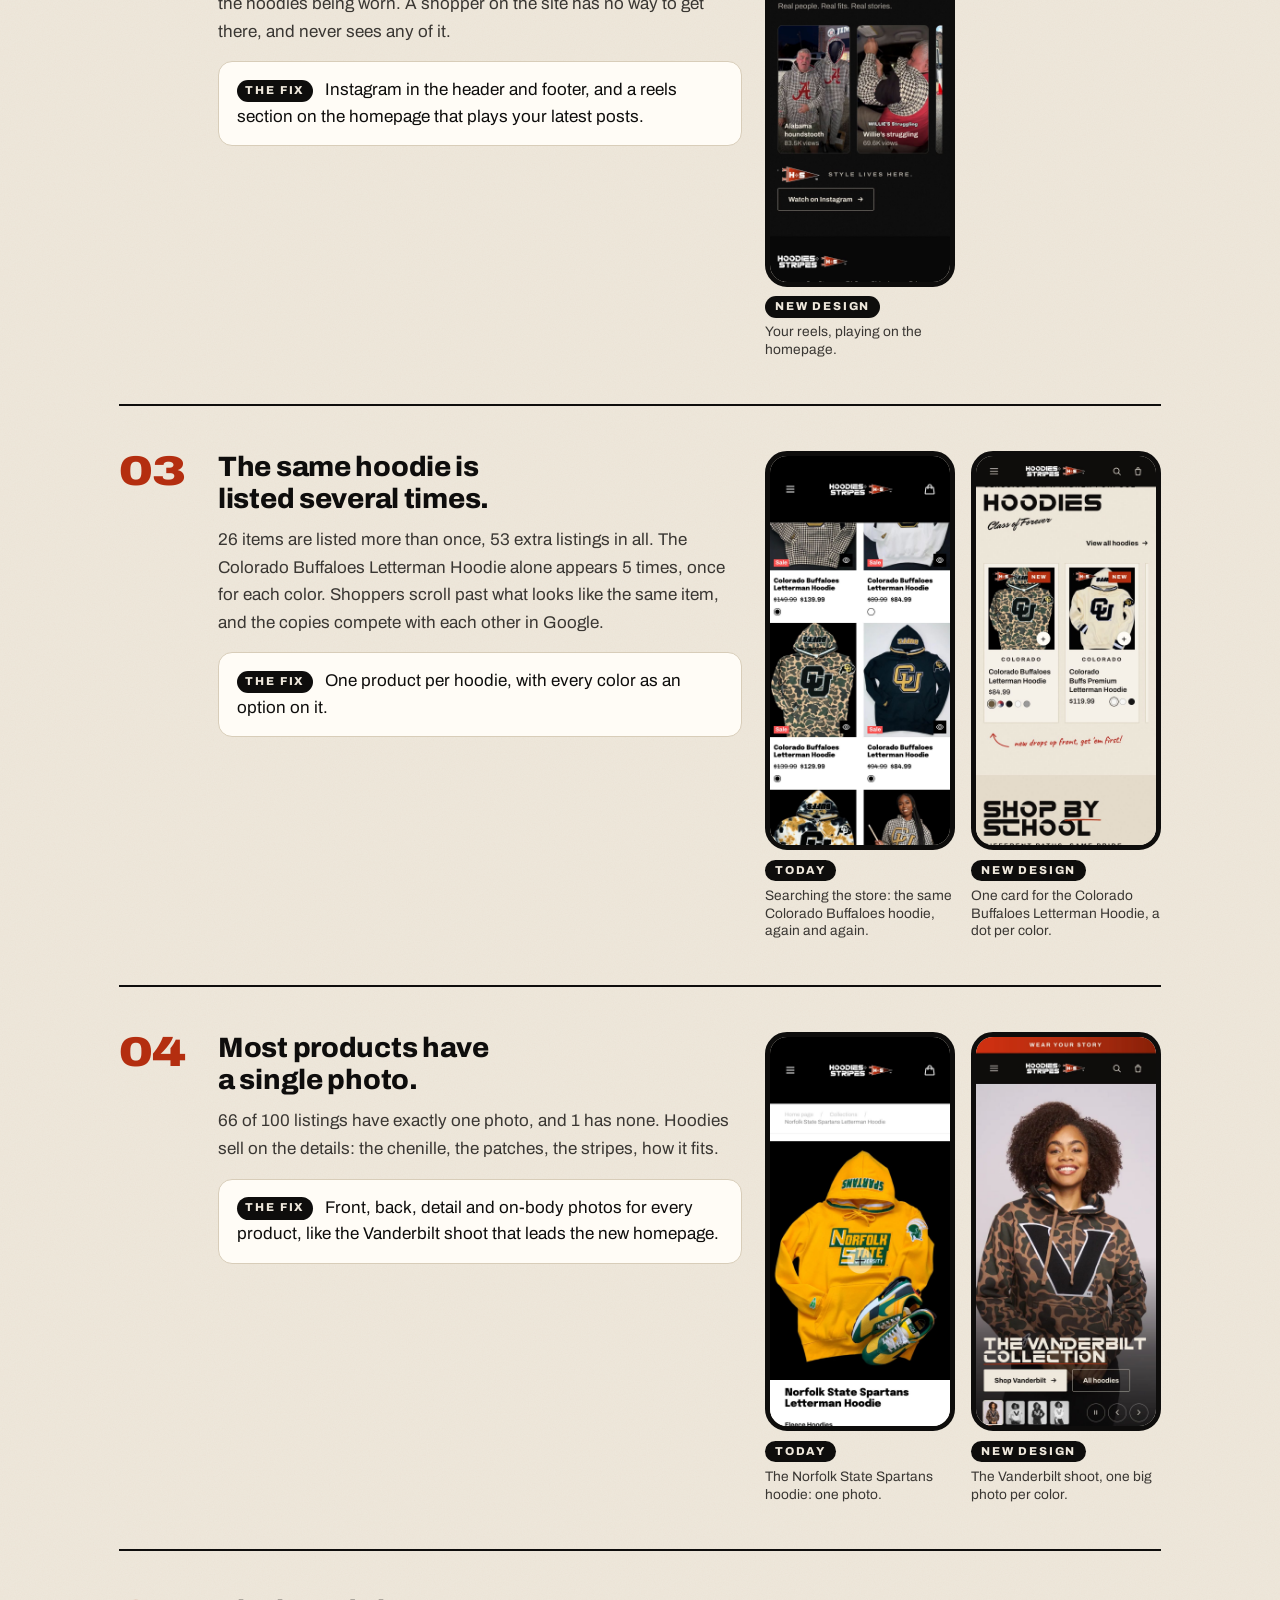
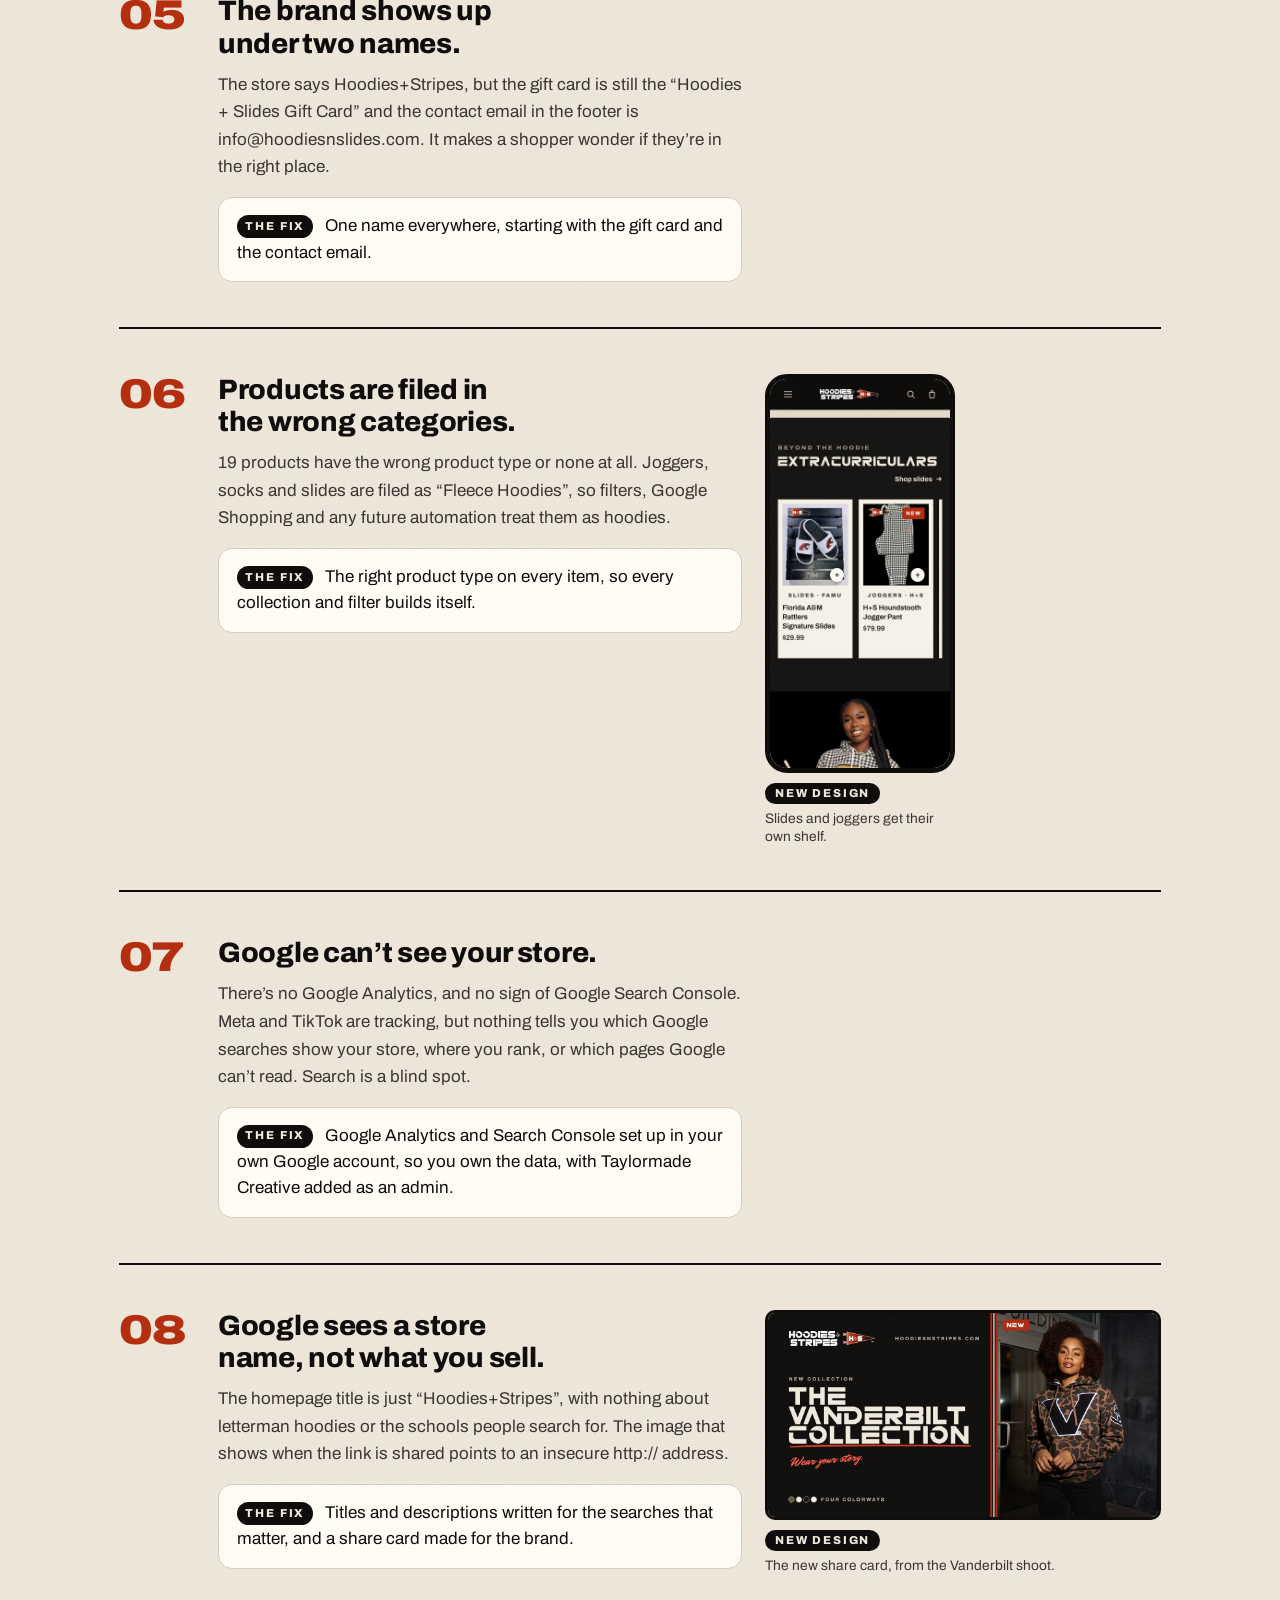
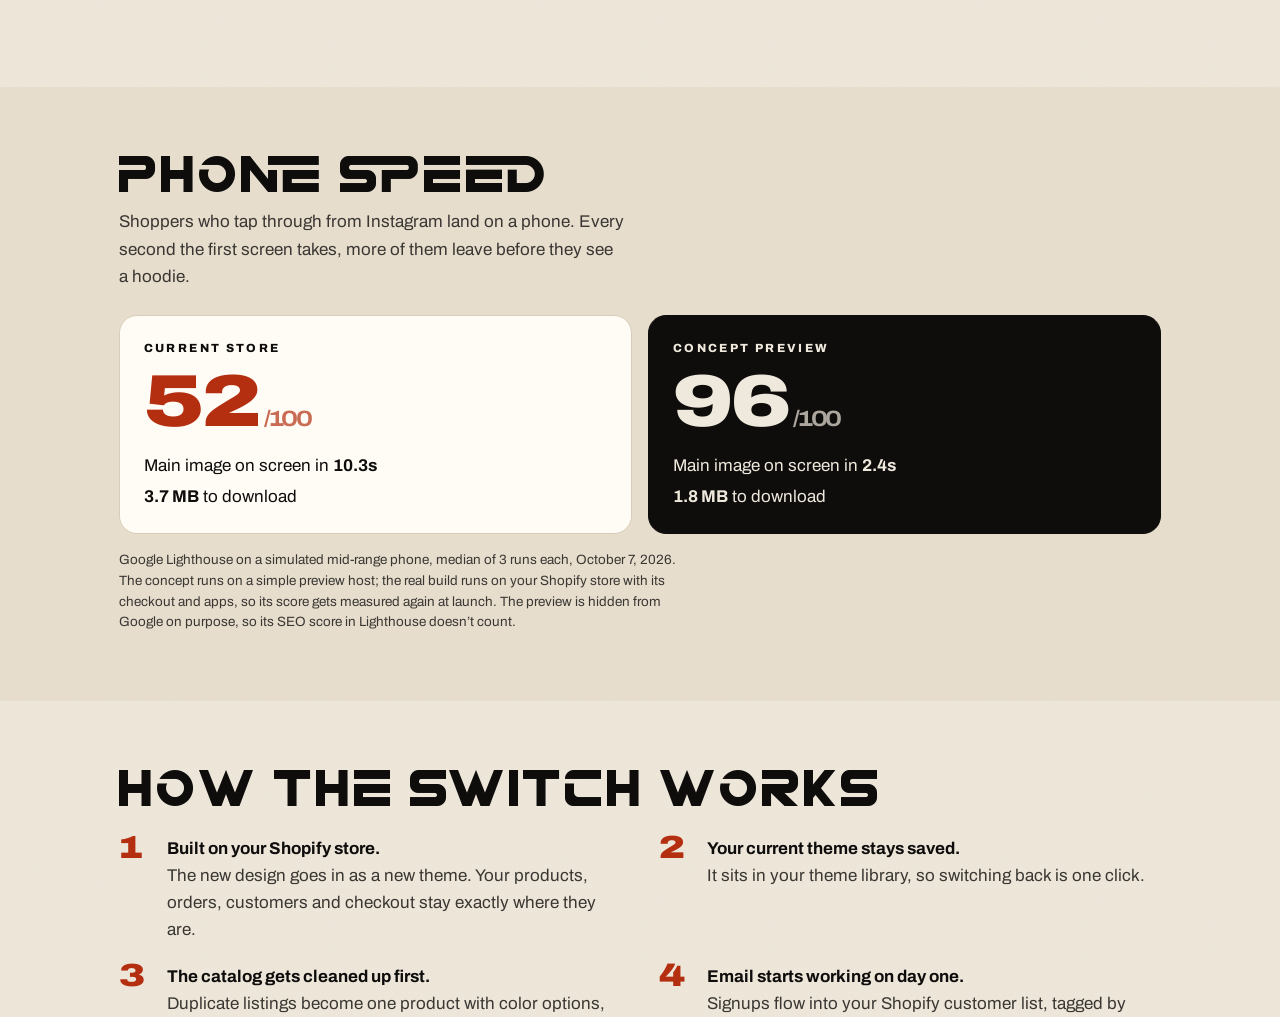
==== commit 2c4ca99f: "Website review: Google + pixels Co-Authored-By: Claude Opus 5.5 <noreply@anthropic.com>" ====
--- a/audit/index.html
+++ b/audit/index.html
@@ -25,7 +25,7 @@
     <section class="rv-hero" aria-labelledby="rv-title">
       <div class="rv-wrap">
         <p class="rv-eyebrow"><img src="../img/brand/hs-pennant.webp" alt="" width="400" height="152">Website review · hoodiesnstripes.com</p>
-        <h1 id="rv-title" class="rv-display"><!-- build:count -->seven<!-- /build:count --> things costing you sales</h1>
+        <h1 id="rv-title" class="rv-display"><!-- build:count -->eight<!-- /build:count --> things costing you sales</h1>
         <p class="rv-lede">And the fix for each one. Checked on the live store on <!-- build:checked -->October 7, 2026<!-- /build:checked -->, on phone and desktop, with every finding confirmed two ways. Ranked by how much each one costs you.</p>
         <!-- build:herostat -->
 <a class="rv-stat" href="#speed-title"><span class="rv-stat__label">Phone speed score</span>
@@ -52,6 +52,7 @@
           <!-- build:working -->
 <li>The old hoodiesnslides.com address forwards to the new store.</li>
 <li>Express checkout buttons are on the product pages.</li>
+<li>Meta and TikTok pixels are connected through Shopify and load on the store.</li>
 <li>A deep catalog: 47 distinct styles across 17 schools.</li>
 <!-- /build:working -->
         </ul>
@@ -117,8 +118,17 @@
   </div>
   <div class="finding__pair"><figure class="shot shot--new"><img src="../img/audit/concept-extras.jpg" alt="The new design: Slides and joggers get their own shelf." width="780" height="1688" loading="lazy" decoding="async"><figcaption><b>New design</b> Slides and joggers get their own shelf.</figcaption></figure></div>
 </article>
+<article class="finding finding--text" data-evidence="no-google-tracking">
+  <p class="finding__n" aria-hidden="true">07</p>
+  <div class="finding__body">
+    <h3>Google can’t see your store.</h3>
+    <p class="finding__cost">There’s no Google Analytics, and no sign of Google Search Console. Meta and TikTok are tracking, but nothing tells you which Google searches show your store, where you rank, or which pages Google can’t read. Search is a blind spot.</p>
+    <p class="finding__fix"><b>The fix</b> Google Analytics and Search Console set up in your own Google account, so you own the data, with Taylormade Creative added as an admin.</p>
+  </div>
+  
+</article>
 <article class="finding" data-evidence="search-basics">
-  <p class="finding__n" aria-hidden="true">07</p>
+  <p class="finding__n" aria-hidden="true">08</p>
   <div class="finding__body">
     <h3>Google sees a store name, not what you sell.</h3>
     <p class="finding__cost">The homepage title is just “Hoodies+Stripes”, with nothing about letterman hoodies or the schools people search for. The image that shows when the link is shared points to an insecure http:// address.</p>
--- a/css/audit.css
+++ b/css/audit.css
@@ -36,7 +36,7 @@
 /* already working */
 .rv-working { padding-block: clamp(2.2rem, 1.6rem + 2.4vw, 3.4rem); background: var(--card); border-bottom: 1px solid var(--line-2); }
 .rv-working ul { display: grid; gap: .8rem 2rem; margin: 1.2rem 0 0; padding: 0; list-style: none; }
-@media (min-width: 860px) { .rv-working ul { grid-template-columns: repeat(3, 1fr); } }
+@media (min-width: 760px) { .rv-working ul { grid-template-columns: repeat(2, 1fr); } }
 .rv-working li { position: relative; padding-left: 1.9rem; line-height: 1.5; }
 .rv-working li::before { content: ""; position: absolute; left: 0; top: .2rem; width: 1.15rem; height: 1.15rem; border-radius: 50%; background: var(--ink) url("data:image/svg+xml,%3Csvg xmlns='http://www.w3.org/2000/svg' viewBox='0 0 16 16'%3E%3Cpath d='M4 8.4 6.8 11 12 5.4' fill='none' stroke='%23efe8dc' stroke-width='2' stroke-linecap='round' stroke-linejoin='round'/%3E%3C/svg%3E") center / 80% no-repeat; }
 .rv-working__note { margin-top: 1.1rem; font-size: .92rem; font-weight: 700; color: var(--ink-2); }
@@ -123,7 +123,7 @@
   .rv-display--s { font-size: 17pt; }
   .rv-lede { font-size: 11pt; }
   .rv-compare { grid-template-columns: 1fr 1fr; margin-top: 6mm; }
-  .rv-working ul { grid-template-columns: repeat(3, 1fr); }
+  .rv-working ul { grid-template-columns: repeat(2, 1fr); }
   .rv-eyebrow img { display: none; }
   .rv-stat { margin-top: 5mm; padding: 3mm 5mm; }
   .finding { break-inside: avoid; grid-template-columns: 13mm minmax(0, 1fr) 70mm; padding-block: 6mm; }
